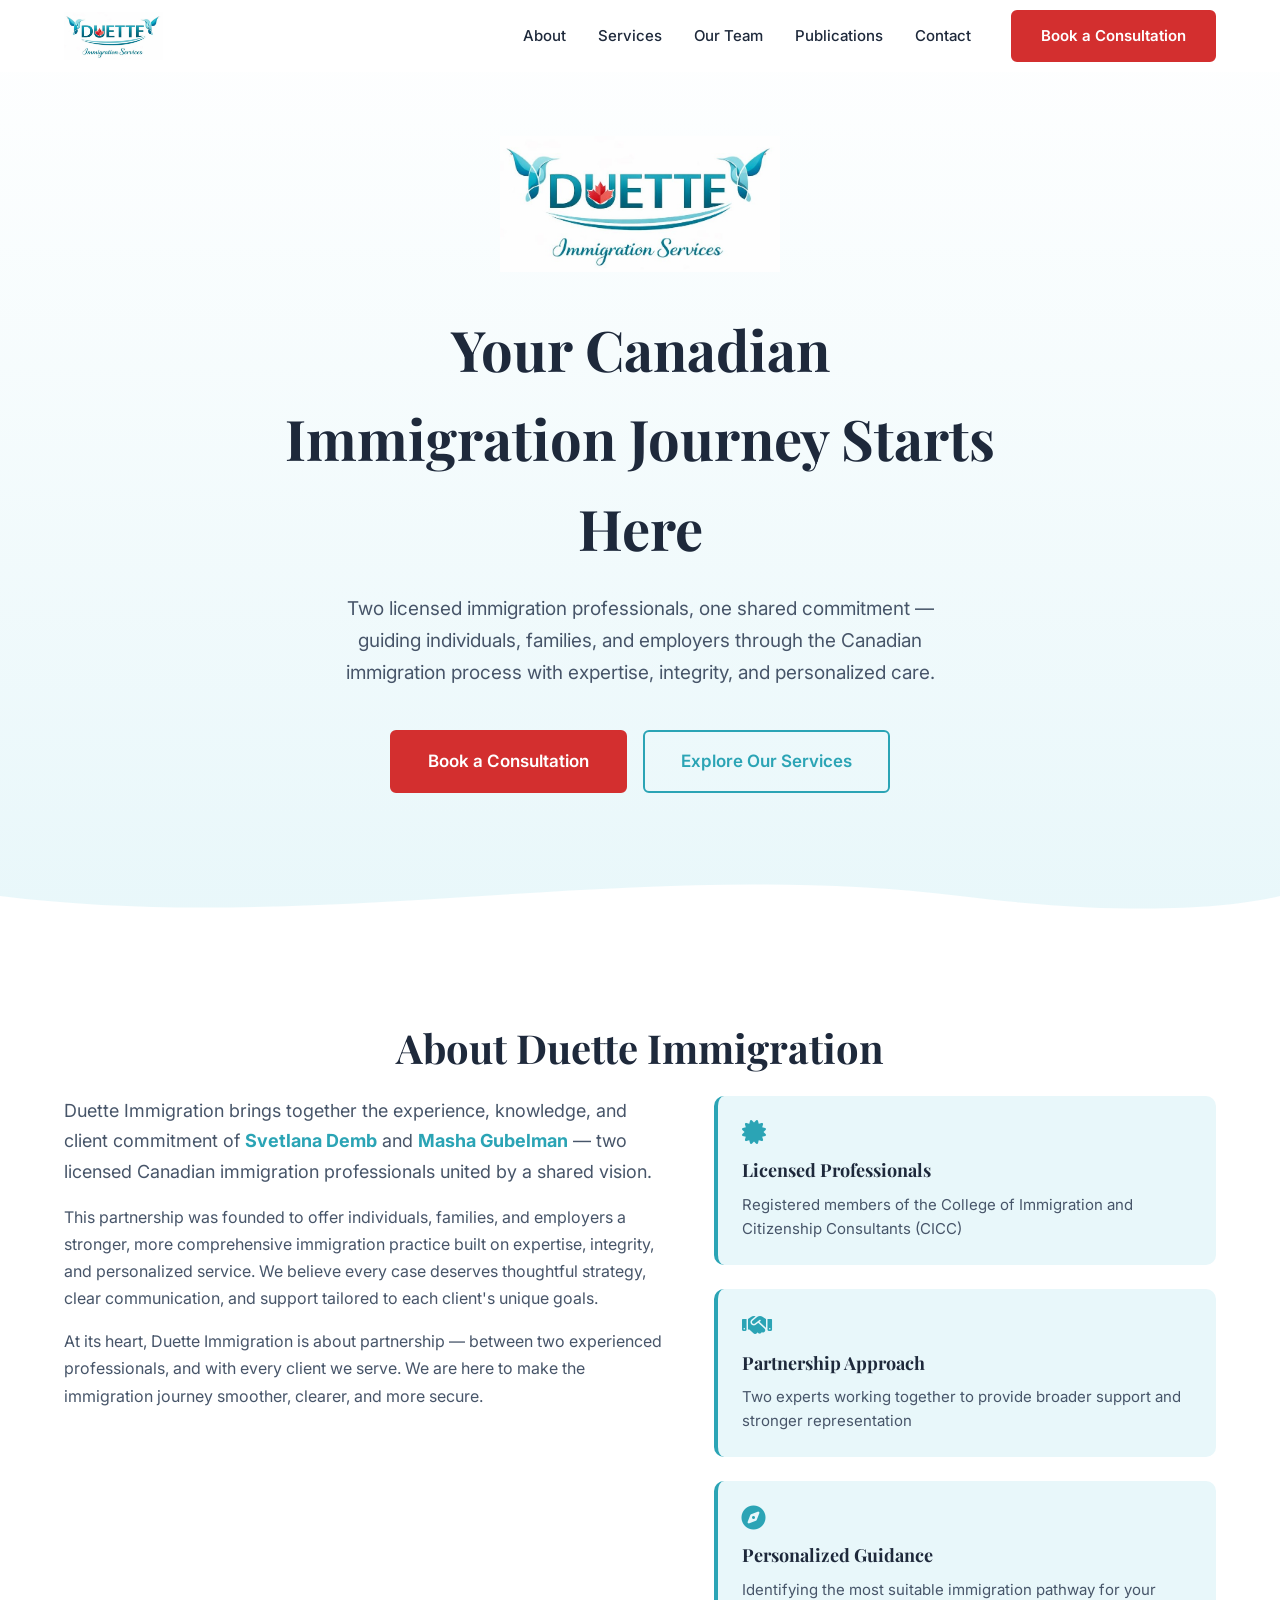
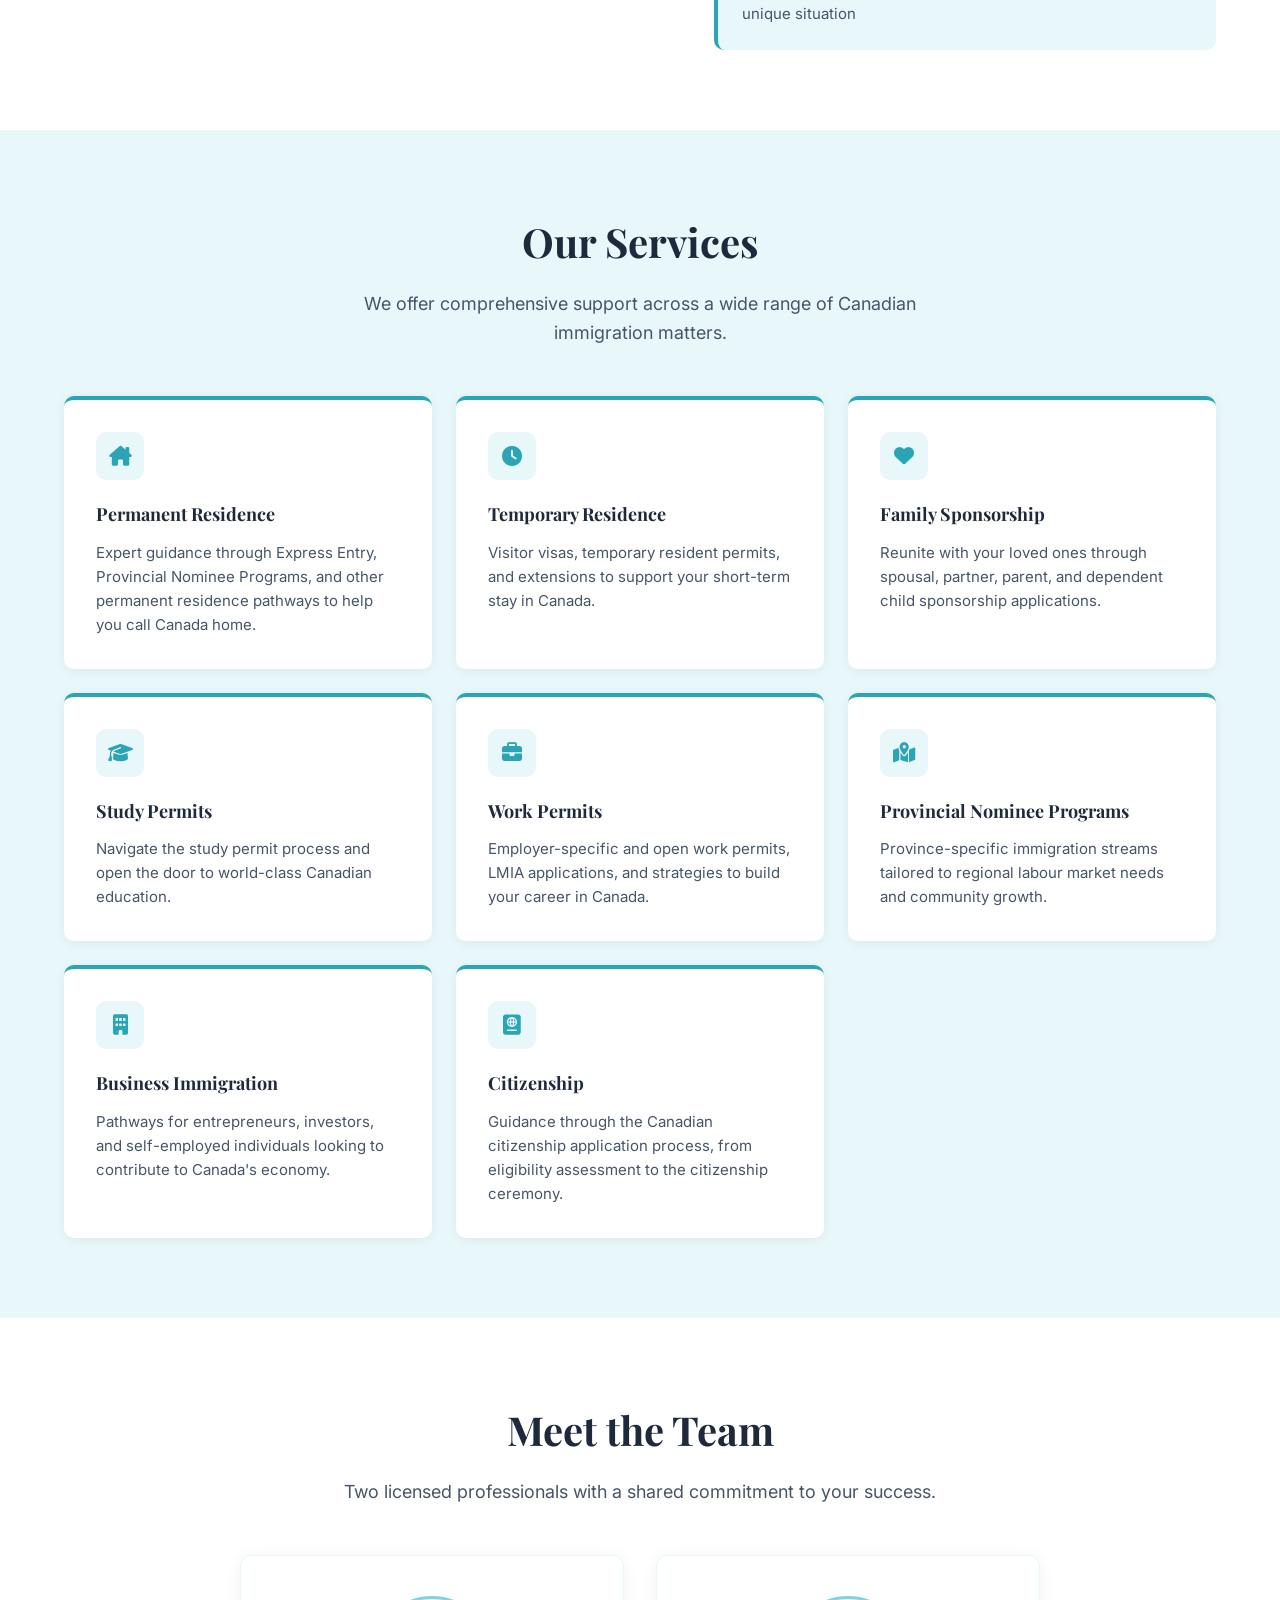
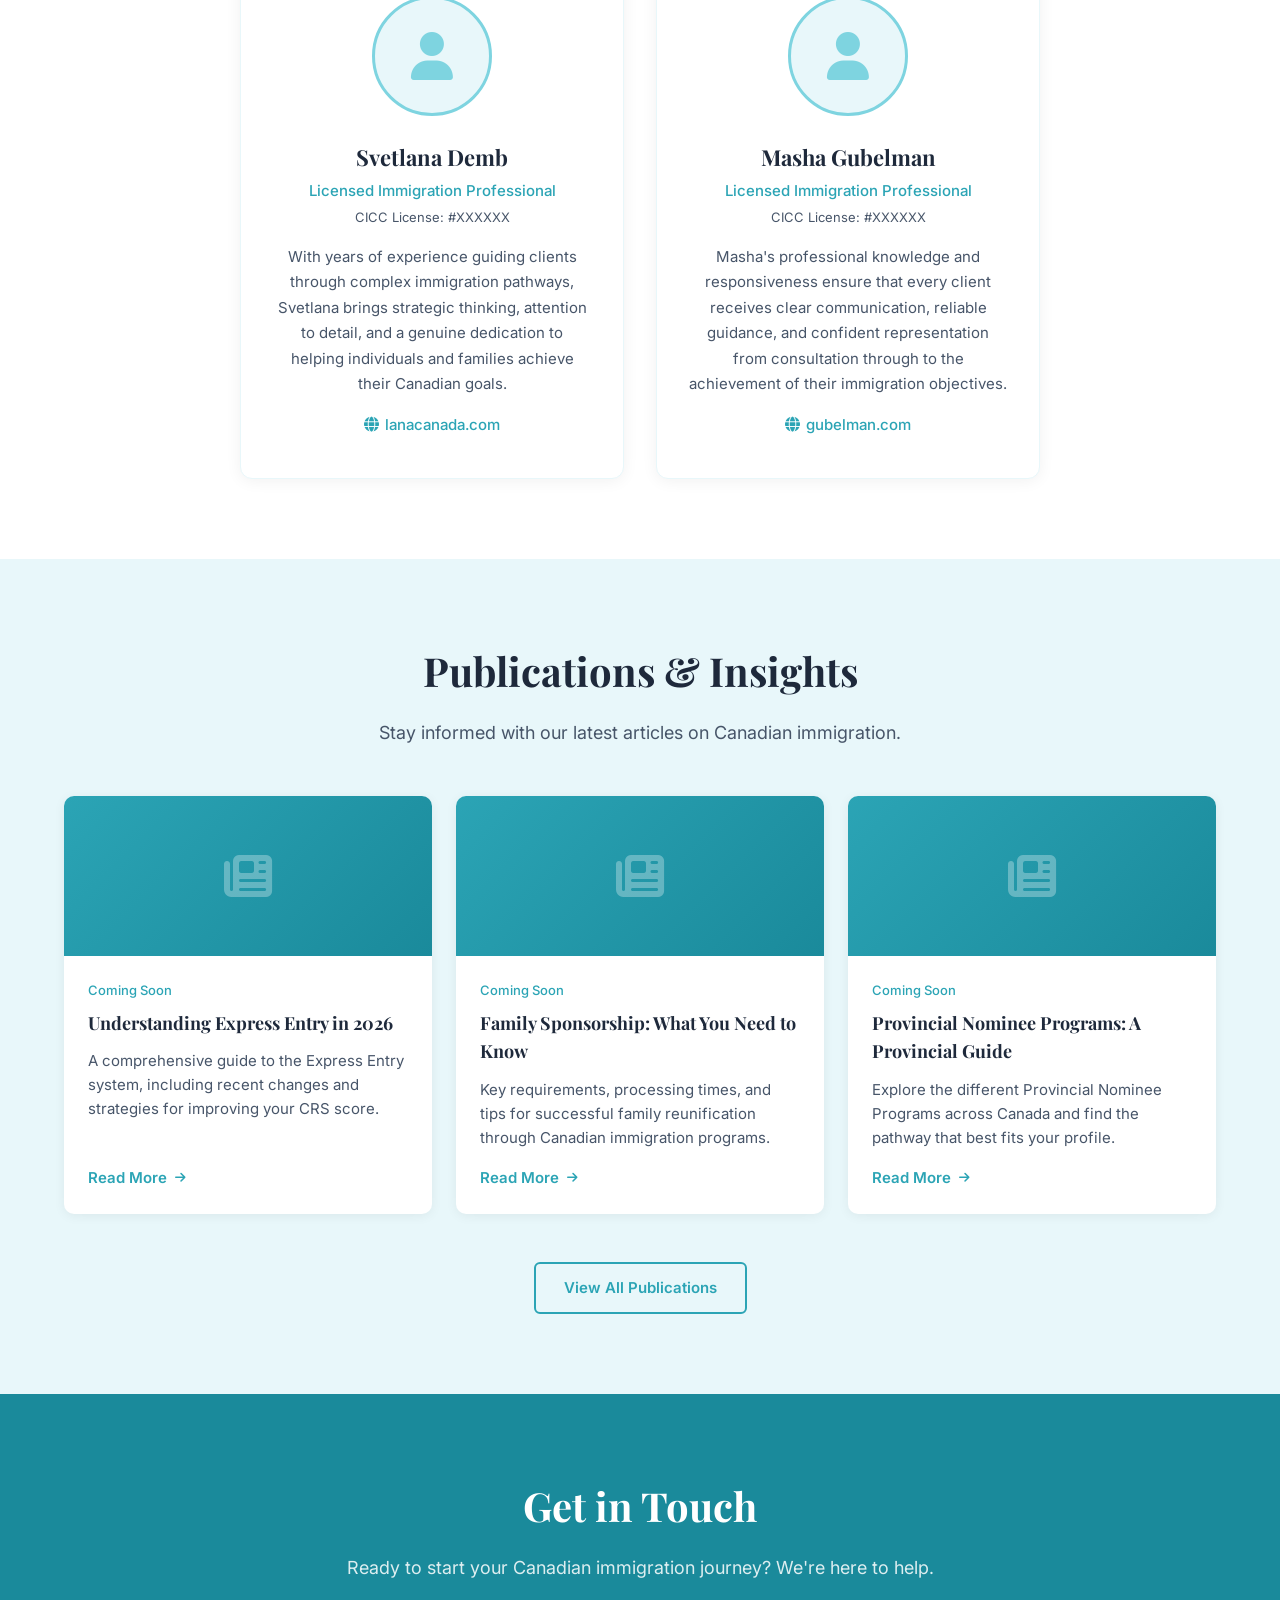
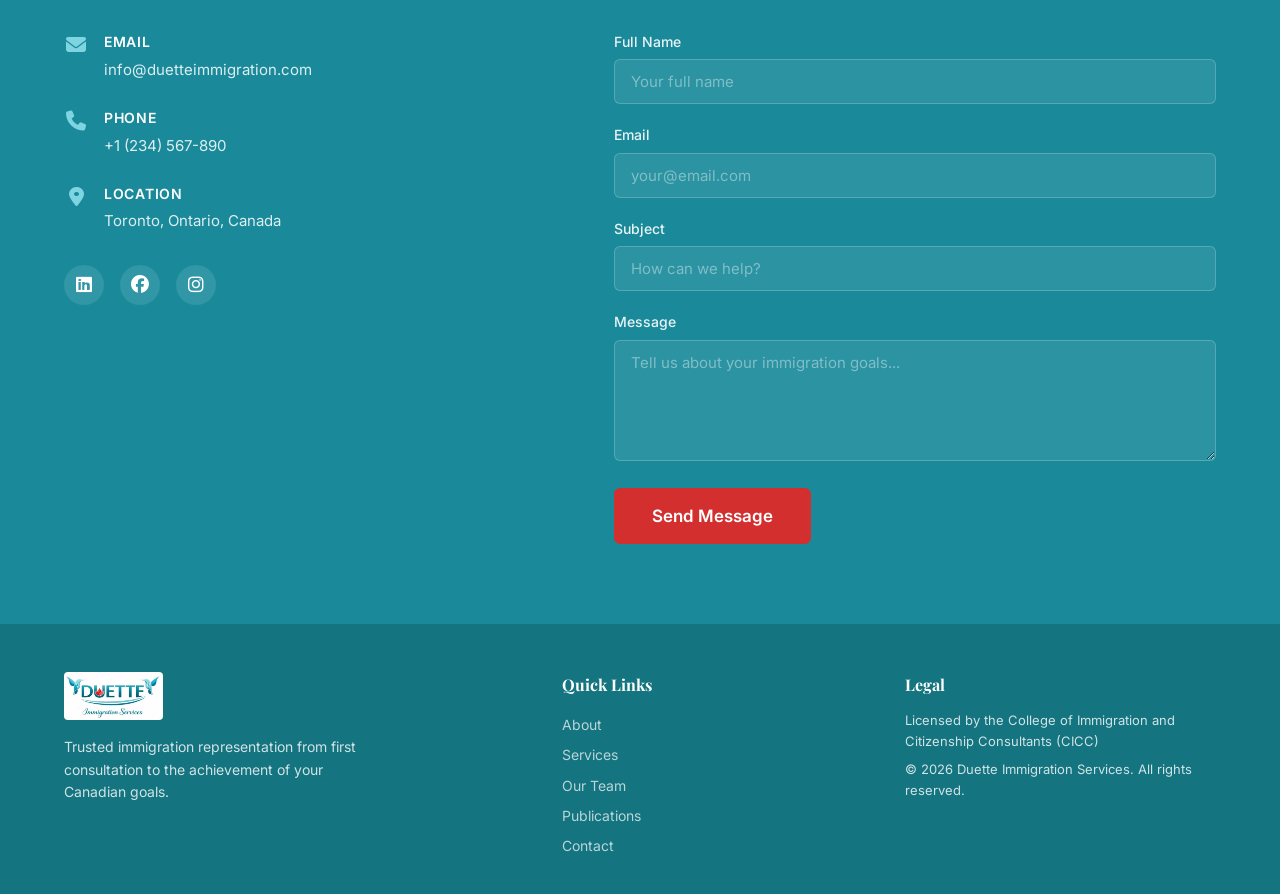
==== index.html @ 6ba7bfea "initial version" ====
<!DOCTYPE html>
<html lang="en">
<head>
    <meta charset="UTF-8">
    <meta name="viewport" content="width=device-width, initial-scale=1.0">
    <title>Duette Immigration Services | Licensed Canadian Immigration Professionals</title>
    <meta name="description" content="Duette Immigration Services — licensed Canadian immigration professionals Svetlana Demb and Masha Gubelman offering expert guidance for permanent residence, work permits, family sponsorship, and more.">
    <meta property="og:title" content="Duette Immigration Services">
    <meta property="og:description" content="Licensed Canadian immigration professionals guiding you through every step of your immigration journey.">
    <meta property="og:type" content="website">
    <meta property="og:image" content="images/logo.jpeg">
    <link rel="preconnect" href="https://fonts.googleapis.com">
    <link rel="preconnect" href="https://fonts.gstatic.com" crossorigin>
    <link href="https://fonts.googleapis.com/css2?family=Inter:wght@400;500;600&family=Playfair+Display:wght@600;700&display=swap" rel="stylesheet">
    <link rel="stylesheet" href="https://cdnjs.cloudflare.com/ajax/libs/font-awesome/6.5.1/css/all.min.css">
    <link rel="stylesheet" href="css/style.css">
</head>
<body>
    <!-- Navigation -->
    <header class="navbar" id="navbar">
        <div class="container navbar__inner">
            <a href="#" class="navbar__logo">
                <img src="images/logo.jpeg" alt="Duette Immigration Services" class="navbar__logo-img">
            </a>
            <button class="navbar__toggle" id="navToggle" aria-label="Toggle navigation menu">
                <span class="navbar__toggle-bar"></span>
                <span class="navbar__toggle-bar"></span>
                <span class="navbar__toggle-bar"></span>
            </button>
            <nav class="navbar__menu" id="navMenu">
                <a href="#about" class="navbar__link">About</a>
                <a href="#services" class="navbar__link">Services</a>
                <a href="#team" class="navbar__link">Our Team</a>
                <a href="#publications" class="navbar__link">Publications</a>
                <a href="#contact" class="navbar__link">Contact</a>
                <a href="#BOOKING_URL" class="btn btn--red navbar__cta">Book a Consultation</a>
            </nav>
        </div>
    </header>

    <main>
        <!-- Hero Section -->
        <section class="hero" id="hero">
            <div class="container hero__content">
                <img src="images/logo.jpeg" alt="Duette Immigration Services" class="hero__logo">
                <h1 class="hero__title">Your Canadian Immigration Journey Starts Here</h1>
                <p class="hero__subtitle">Two licensed immigration professionals, one shared commitment — guiding individuals, families, and employers through the Canadian immigration process with expertise, integrity, and personalized care.</p>
                <div class="hero__ctas">
                    <a href="#BOOKING_URL" class="btn btn--red btn--lg">Book a Consultation</a>
                    <a href="#services" class="btn btn--outline btn--lg">Explore Our Services</a>
                </div>
            </div>
            <div class="hero__wave">
                <svg viewBox="0 0 1440 120" preserveAspectRatio="none" xmlns="http://www.w3.org/2000/svg">
                    <path d="M0,60 C360,120 720,0 1080,60 C1260,90 1380,80 1440,60 L1440,120 L0,120 Z" fill="#ffffff"/>
                </svg>
            </div>
        </section>

        <!-- About Section -->
        <section class="about section" id="about">
            <div class="container">
                <h2 class="section__title">About Duette Immigration</h2>
                <div class="about__grid">
                    <div class="about__text">
                        <p class="about__lead">Duette Immigration brings together the experience, knowledge, and client commitment of <strong><a href="https://www.lanacanada.com/" target="_blank" rel="noopener">Svetlana Demb</a></strong> and <strong><a href="https://www.gubelman.com/" target="_blank" rel="noopener">Masha Gubelman</a></strong> — two licensed Canadian immigration professionals united by a shared vision.</p>
                        <p>This partnership was founded to offer individuals, families, and employers a stronger, more comprehensive immigration practice built on expertise, integrity, and personalized service. We believe every case deserves thoughtful strategy, clear communication, and support tailored to each client's unique goals.</p>
                        <p>At its heart, Duette Immigration is about partnership — between two experienced professionals, and with every client we serve. We are here to make the immigration journey smoother, clearer, and more secure.</p>
                    </div>
                    <div class="about__highlights">
                        <div class="about__highlight-card">
                            <i class="fa-solid fa-certificate"></i>
                            <h3>Licensed Professionals</h3>
                            <p>Registered members of the College of Immigration and Citizenship Consultants (CICC)</p>
                        </div>
                        <div class="about__highlight-card">
                            <i class="fa-solid fa-handshake"></i>
                            <h3>Partnership Approach</h3>
                            <p>Two experts working together to provide broader support and stronger representation</p>
                        </div>
                        <div class="about__highlight-card">
                            <i class="fa-solid fa-compass"></i>
                            <h3>Personalized Guidance</h3>
                            <p>Identifying the most suitable immigration pathway for your unique situation</p>
                        </div>
                    </div>
                </div>
            </div>
        </section>

        <!-- Services Section -->
        <section class="services section section--teal" id="services">
            <div class="container">
                <h2 class="section__title">Our Services</h2>
                <p class="section__subtitle">We offer comprehensive support across a wide range of Canadian immigration matters.</p>
                <div class="services__grid">
                    <div class="services__card">
                        <div class="services__icon"><i class="fa-solid fa-house-chimney"></i></div>
                        <h3>Permanent Residence</h3>
                        <p>Expert guidance through Express Entry, Provincial Nominee Programs, and other permanent residence pathways to help you call Canada home.</p>
                    </div>
                    <div class="services__card">
                        <div class="services__icon"><i class="fa-solid fa-clock"></i></div>
                        <h3>Temporary Residence</h3>
                        <p>Visitor visas, temporary resident permits, and extensions to support your short-term stay in Canada.</p>
                    </div>
                    <div class="services__card">
                        <div class="services__icon"><i class="fa-solid fa-heart"></i></div>
                        <h3>Family Sponsorship</h3>
                        <p>Reunite with your loved ones through spousal, partner, parent, and dependent child sponsorship applications.</p>
                    </div>
                    <div class="services__card">
                        <div class="services__icon"><i class="fa-solid fa-graduation-cap"></i></div>
                        <h3>Study Permits</h3>
                        <p>Navigate the study permit process and open the door to world-class Canadian education.</p>
                    </div>
                    <div class="services__card">
                        <div class="services__icon"><i class="fa-solid fa-briefcase"></i></div>
                        <h3>Work Permits</h3>
                        <p>Employer-specific and open work permits, LMIA applications, and strategies to build your career in Canada.</p>
                    </div>
                    <div class="services__card">
                        <div class="services__icon"><i class="fa-solid fa-map-location-dot"></i></div>
                        <h3>Provincial Nominee Programs</h3>
                        <p>Province-specific immigration streams tailored to regional labour market needs and community growth.</p>
                    </div>
                    <div class="services__card">
                        <div class="services__icon"><i class="fa-solid fa-building"></i></div>
                        <h3>Business Immigration</h3>
                        <p>Pathways for entrepreneurs, investors, and self-employed individuals looking to contribute to Canada's economy.</p>
                    </div>
                    <div class="services__card">
                        <div class="services__icon"><i class="fa-solid fa-passport"></i></div>
                        <h3>Citizenship</h3>
                        <p>Guidance through the Canadian citizenship application process, from eligibility assessment to the citizenship ceremony.</p>
                    </div>
                </div>
            </div>
        </section>

        <!-- Team Section -->
        <section class="team section" id="team">
            <div class="container">
                <h2 class="section__title">Meet the Team</h2>
                <p class="section__subtitle">Two licensed professionals with a shared commitment to your success.</p>
                <div class="team__grid">
                    <div class="team__card">
                        <div class="team__photo">
                            <i class="fa-solid fa-user"></i>
                        </div>
                        <h3 class="team__name"><a href="https://www.lanacanada.com/" target="_blank" rel="noopener">Svetlana Demb</a></h3>
                        <p class="team__title">Licensed Immigration Professional</p>
                        <p class="team__license">CICC License: #XXXXXX</p>
                        <p class="team__bio">With years of experience guiding clients through complex immigration pathways, Svetlana brings strategic thinking, attention to detail, and a genuine dedication to helping individuals and families achieve their Canadian goals.</p>
                        <a href="https://www.lanacanada.com/" target="_blank" rel="noopener" class="team__website"><i class="fa-solid fa-globe"></i> lanacanada.com</a>
                    </div>
                    <div class="team__card">
                        <div class="team__photo">
                            <i class="fa-solid fa-user"></i>
                        </div>
                        <h3 class="team__name"><a href="https://www.gubelman.com/" target="_blank" rel="noopener">Masha Gubelman</a></h3>
                        <p class="team__title">Licensed Immigration Professional</p>
                        <p class="team__license">CICC License: #XXXXXX</p>
                        <p class="team__bio">Masha's professional knowledge and responsiveness ensure that every client receives clear communication, reliable guidance, and confident representation from consultation through to the achievement of their immigration objectives.</p>
                        <a href="https://www.gubelman.com/" target="_blank" rel="noopener" class="team__website"><i class="fa-solid fa-globe"></i> gubelman.com</a>
                    </div>
                </div>
            </div>
        </section>

        <!-- Publications Section -->
        <section class="publications section section--teal" id="publications">
            <div class="container">
                <h2 class="section__title">Publications & Insights</h2>
                <p class="section__subtitle">Stay informed with our latest articles on Canadian immigration.</p>
                <div class="publications__grid">
                    <article class="publications__card">
                        <div class="publications__thumbnail">
                            <i class="fa-solid fa-newspaper"></i>
                        </div>
                        <div class="publications__body">
                            <time class="publications__date">Coming Soon</time>
                            <h3 class="publications__title">Understanding Express Entry in 2026</h3>
                            <p class="publications__excerpt">A comprehensive guide to the Express Entry system, including recent changes and strategies for improving your CRS score.</p>
                            <a href="#" class="publications__link">Read More <i class="fa-solid fa-arrow-right"></i></a>
                        </div>
                    </article>
                    <article class="publications__card">
                        <div class="publications__thumbnail">
                            <i class="fa-solid fa-newspaper"></i>
                        </div>
                        <div class="publications__body">
                            <time class="publications__date">Coming Soon</time>
                            <h3 class="publications__title">Family Sponsorship: What You Need to Know</h3>
                            <p class="publications__excerpt">Key requirements, processing times, and tips for successful family reunification through Canadian immigration programs.</p>
                            <a href="#" class="publications__link">Read More <i class="fa-solid fa-arrow-right"></i></a>
                        </div>
                    </article>
                    <article class="publications__card">
                        <div class="publications__thumbnail">
                            <i class="fa-solid fa-newspaper"></i>
                        </div>
                        <div class="publications__body">
                            <time class="publications__date">Coming Soon</time>
                            <h3 class="publications__title">Provincial Nominee Programs: A Provincial Guide</h3>
                            <p class="publications__excerpt">Explore the different Provincial Nominee Programs across Canada and find the pathway that best fits your profile.</p>
                            <a href="#" class="publications__link">Read More <i class="fa-solid fa-arrow-right"></i></a>
                        </div>
                    </article>
                </div>
                <div class="publications__cta">
                    <a href="#" class="btn btn--outline">View All Publications</a>
                </div>
            </div>
        </section>

        <!-- Contact Section -->
        <section class="contact section section--dark" id="contact">
            <div class="container">
                <h2 class="section__title section__title--light">Get in Touch</h2>
                <p class="section__subtitle section__subtitle--light">Ready to start your Canadian immigration journey? We're here to help.</p>
                <div class="contact__grid">
                    <div class="contact__info">
                        <div class="contact__item">
                            <i class="fa-solid fa-envelope"></i>
                            <div>
                                <h3>Email</h3>
                                <a href="mailto:info@duetteimmigration.com">info@duetteimmigration.com</a>
                            </div>
                        </div>
                        <div class="contact__item">
                            <i class="fa-solid fa-phone"></i>
                            <div>
                                <h3>Phone</h3>
                                <a href="tel:+1234567890">+1 (234) 567-890</a>
                            </div>
                        </div>
                        <div class="contact__item">
                            <i class="fa-solid fa-location-dot"></i>
                            <div>
                                <h3>Location</h3>
                                <p>Toronto, Ontario, Canada</p>
                            </div>
                        </div>
                        <div class="contact__socials">
                            <a href="#" aria-label="LinkedIn"><i class="fa-brands fa-linkedin"></i></a>
                            <a href="#" aria-label="Facebook"><i class="fa-brands fa-facebook"></i></a>
                            <a href="#" aria-label="Instagram"><i class="fa-brands fa-instagram"></i></a>
                        </div>
                    </div>
                    <form class="contact__form" id="contactForm">
                        <div class="contact__form-group">
                            <label for="name">Full Name</label>
                            <input type="text" id="name" name="name" required placeholder="Your full name">
                        </div>
                        <div class="contact__form-group">
                            <label for="email">Email</label>
                            <input type="email" id="email" name="email" required placeholder="your@email.com">
                        </div>
                        <div class="contact__form-group">
                            <label for="subject">Subject</label>
                            <input type="text" id="subject" name="subject" required placeholder="How can we help?">
                        </div>
                        <div class="contact__form-group">
                            <label for="message">Message</label>
                            <textarea id="message" name="message" rows="5" required placeholder="Tell us about your immigration goals..."></textarea>
                        </div>
                        <button type="submit" class="btn btn--red btn--lg contact__submit">Send Message</button>
                    </form>
                </div>
            </div>
        </section>
    </main>

    <!-- Footer -->
    <footer class="footer">
        <div class="container footer__inner">
            <div class="footer__brand">
                <img src="images/logo.jpeg" alt="Duette Immigration Services" class="footer__logo">
                <p>Trusted immigration representation from first consultation to the achievement of your Canadian goals.</p>
            </div>
            <div class="footer__links">
                <h4>Quick Links</h4>
                <a href="#about">About</a>
                <a href="#services">Services</a>
                <a href="#team">Our Team</a>
                <a href="#publications">Publications</a>
                <a href="#contact">Contact</a>
            </div>
            <div class="footer__legal">
                <h4>Legal</h4>
                <p>Licensed by the College of Immigration and Citizenship Consultants (CICC)</p>
                <p>&copy; 2026 Duette Immigration Services. All rights reserved.</p>
            </div>
        </div>
    </footer>

    <script src="js/main.js"></script>
</body>
</html>
---- css/style.css ----
/* ========================================
   Duette Immigration Services — Styles
   ======================================== */

/* --- CSS Custom Properties --- */
:root {
    --color-primary: #2BA4B5;
    --color-primary-dark: #1A8A9B;
    --color-primary-light: #7ED4E0;
    --color-primary-pale: #E8F7FA;
    --color-red: #D32F2F;
    --color-red-hover: #B71C1C;
    --color-white: #FFFFFF;
    --color-off-white: #F8FCFD;
    --color-text: #1E293B;
    --color-text-muted: #475569;
    --color-footer: #14747F;

    --font-heading: 'Playfair Display', Georgia, serif;
    --font-body: 'Inter', system-ui, -apple-system, sans-serif;

    --container-max: 1200px;
    --nav-height: 72px;
}

/* --- Reset & Base --- */
*,
*::before,
*::after {
    margin: 0;
    padding: 0;
    box-sizing: border-box;
}

html {
    scroll-behavior: smooth;
    scroll-padding-top: var(--nav-height);
}

body {
    font-family: var(--font-body);
    font-size: 1rem;
    line-height: 1.6;
    color: var(--color-text);
    background-color: var(--color-white);
    -webkit-font-smoothing: antialiased;
}

img {
    max-width: 100%;
    height: auto;
    display: block;
}

a {
    color: var(--color-primary);
    text-decoration: none;
    transition: color 0.2s;
}

a:hover {
    color: var(--color-primary-dark);
}

/* --- Utility --- */
.container {
    width: 100%;
    max-width: var(--container-max);
    margin: 0 auto;
    padding: 0 1.5rem;
}

.section {
    padding: 5rem 0;
}

.section--teal {
    background-color: var(--color-primary-pale);
}

.section--dark {
    background-color: var(--color-primary-dark);
    color: var(--color-white);
}

.section__title {
    font-family: var(--font-heading);
    font-size: 2.25rem;
    font-weight: 700;
    text-align: center;
    margin-bottom: 1rem;
    color: var(--color-text);
}

.section__title--light {
    color: var(--color-white);
}

.section__subtitle {
    text-align: center;
    color: var(--color-text-muted);
    font-size: 1.125rem;
    max-width: 640px;
    margin: 0 auto 3rem;
}

.section__subtitle--light {
    color: rgba(255, 255, 255, 0.85);
}

/* --- Buttons --- */
.btn {
    display: inline-block;
    font-family: var(--font-body);
    font-weight: 600;
    font-size: 0.9375rem;
    padding: 0.75rem 1.75rem;
    border-radius: 6px;
    border: 2px solid transparent;
    cursor: pointer;
    transition: all 0.2s;
    text-align: center;
}

.btn--red {
    background-color: var(--color-red);
    color: var(--color-white);
    border-color: var(--color-red);
}

.btn--red:hover {
    background-color: var(--color-red-hover);
    border-color: var(--color-red-hover);
    color: var(--color-white);
}

.btn--outline {
    background-color: transparent;
    color: var(--color-primary);
    border-color: var(--color-primary);
}

.btn--outline:hover {
    background-color: var(--color-primary);
    color: var(--color-white);
}

.btn--lg {
    padding: 1rem 2.25rem;
    font-size: 1.0625rem;
}

/* ========================================
   NAVIGATION
   ======================================== */
.navbar {
    position: fixed;
    top: 0;
    left: 0;
    right: 0;
    height: var(--nav-height);
    background: var(--color-white);
    z-index: 1000;
    transition: box-shadow 0.3s;
}

.navbar--scrolled {
    box-shadow: 0 2px 20px rgba(0, 0, 0, 0.08);
}

.navbar__inner {
    display: flex;
    align-items: center;
    justify-content: space-between;
    height: 100%;
}

.navbar__logo-img {
    height: 48px;
    width: auto;
}

.navbar__menu {
    display: flex;
    align-items: center;
    gap: 2rem;
}

.navbar__link {
    font-weight: 500;
    font-size: 0.9375rem;
    color: var(--color-text);
    position: relative;
    padding: 0.25rem 0;
}

.navbar__link::after {
    content: '';
    position: absolute;
    bottom: -2px;
    left: 0;
    width: 0;
    height: 2px;
    background-color: var(--color-primary);
    transition: width 0.2s;
}

.navbar__link:hover,
.navbar__link--active {
    color: var(--color-primary);
}

.navbar__link:hover::after,
.navbar__link--active::after {
    width: 100%;
}

.navbar__cta {
    margin-left: 0.5rem;
}

/* Hamburger Toggle */
.navbar__toggle {
    display: none;
    flex-direction: column;
    gap: 5px;
    background: none;
    border: none;
    cursor: pointer;
    padding: 0.5rem;
}

.navbar__toggle-bar {
    display: block;
    width: 24px;
    height: 2px;
    background-color: var(--color-text);
    border-radius: 2px;
    transition: all 0.3s;
}

/* ========================================
   HERO
   ======================================== */
.hero {
    padding-top: calc(var(--nav-height) + 4rem);
    padding-bottom: 0;
    background: linear-gradient(180deg, var(--color-white) 0%, var(--color-primary-pale) 100%);
    text-align: center;
    position: relative;
}

.hero__content {
    padding-bottom: 4rem;
}

.hero__logo {
    width: 280px;
    margin: 0 auto 2rem;
}

.hero__title {
    font-family: var(--font-heading);
    font-size: 3rem;
    font-weight: 700;
    color: var(--color-text);
    margin-bottom: 1.25rem;
    max-width: 720px;
    margin-left: auto;
    margin-right: auto;
}

.hero__subtitle {
    font-size: 1.1875rem;
    color: var(--color-text-muted);
    max-width: 640px;
    margin: 0 auto 2.5rem;
    line-height: 1.7;
}

.hero__ctas {
    display: flex;
    gap: 1rem;
    justify-content: center;
    flex-wrap: wrap;
}

.hero__wave {
    width: 100%;
    line-height: 0;
    margin-top: -1px;
}

.hero__wave svg {
    width: 100%;
    height: 80px;
}

/* ========================================
   ABOUT
   ======================================== */
.about__grid {
    display: grid;
    grid-template-columns: 1fr;
    gap: 3rem;
}

.about__text {
    max-width: 640px;
}

.about__lead {
    font-size: 1.125rem;
    line-height: 1.8;
    margin-bottom: 1rem;
    color: var(--color-text);
}

.about__text p {
    margin-bottom: 1rem;
    color: var(--color-text-muted);
    line-height: 1.7;
}

.about__highlights {
    display: grid;
    grid-template-columns: 1fr;
    gap: 1.5rem;
}

.about__highlight-card {
    background: var(--color-primary-pale);
    padding: 1.5rem;
    border-radius: 10px;
    border-left: 4px solid var(--color-primary);
}

.about__highlight-card i {
    font-size: 1.5rem;
    color: var(--color-primary);
    margin-bottom: 0.75rem;
}

.about__highlight-card h3 {
    font-family: var(--font-heading);
    font-size: 1.125rem;
    margin-bottom: 0.5rem;
    color: var(--color-text);
}

.about__highlight-card p {
    font-size: 0.9375rem;
    color: var(--color-text-muted);
    line-height: 1.6;
}

/* ========================================
   SERVICES
   ======================================== */
.services__grid {
    display: grid;
    grid-template-columns: 1fr;
    gap: 1.5rem;
}

.services__card {
    background: var(--color-white);
    padding: 2rem;
    border-radius: 10px;
    border-top: 4px solid var(--color-primary);
    box-shadow: 0 2px 12px rgba(0, 0, 0, 0.06);
    transition: transform 0.2s, box-shadow 0.2s;
}

.services__card:hover {
    transform: translateY(-4px);
    box-shadow: 0 8px 24px rgba(0, 0, 0, 0.1);
}

.services__icon {
    width: 48px;
    height: 48px;
    border-radius: 10px;
    background: var(--color-primary-pale);
    display: flex;
    align-items: center;
    justify-content: center;
    margin-bottom: 1.25rem;
}

.services__icon i {
    font-size: 1.25rem;
    color: var(--color-primary);
}

.services__card h3 {
    font-family: var(--font-heading);
    font-size: 1.125rem;
    margin-bottom: 0.75rem;
    color: var(--color-text);
}

.services__card p {
    font-size: 0.9375rem;
    color: var(--color-text-muted);
    line-height: 1.6;
}

/* ========================================
   TEAM
   ======================================== */
.team__grid {
    display: grid;
    grid-template-columns: 1fr;
    gap: 2rem;
    max-width: 800px;
    margin: 0 auto;
}

.team__card {
    background: var(--color-white);
    border-radius: 12px;
    padding: 2.5rem 2rem;
    text-align: center;
    box-shadow: 0 2px 16px rgba(0, 0, 0, 0.06);
    border: 1px solid var(--color-primary-pale);
}

.team__photo {
    width: 120px;
    height: 120px;
    border-radius: 50%;
    background: var(--color-primary-pale);
    border: 3px solid var(--color-primary-light);
    display: flex;
    align-items: center;
    justify-content: center;
    margin: 0 auto 1.5rem;
}

.team__photo i {
    font-size: 3rem;
    color: var(--color-primary-light);
}

.team__name {
    font-family: var(--font-heading);
    font-size: 1.375rem;
    color: var(--color-text);
    margin-bottom: 0.25rem;
}

.team__title {
    font-size: 0.9375rem;
    color: var(--color-primary);
    font-weight: 500;
    margin-bottom: 0.25rem;
}

.team__license {
    font-size: 0.8125rem;
    color: var(--color-text-muted);
    margin-bottom: 1rem;
}

.team__bio {
    font-size: 0.9375rem;
    color: var(--color-text-muted);
    line-height: 1.7;
}

.team__name a {
    color: var(--color-text);
    transition: color 0.2s;
}

.team__name a:hover {
    color: var(--color-primary);
}

.team__website {
    display: inline-flex;
    align-items: center;
    gap: 0.4rem;
    margin-top: 1rem;
    font-size: 0.9375rem;
    font-weight: 500;
    color: var(--color-primary);
}

.team__website:hover {
    color: var(--color-primary-dark);
}

/* ========================================
   PUBLICATIONS
   ======================================== */
.publications__grid {
    display: grid;
    grid-template-columns: 1fr;
    gap: 1.5rem;
}

.publications__card {
    background: var(--color-white);
    border-radius: 10px;
    overflow: hidden;
    box-shadow: 0 2px 12px rgba(0, 0, 0, 0.06);
    transition: transform 0.2s, box-shadow 0.2s;
    display: flex;
    flex-direction: column;
}

.publications__card:hover {
    transform: translateY(-4px);
    box-shadow: 0 8px 24px rgba(0, 0, 0, 0.1);
}

.publications__thumbnail {
    height: 160px;
    background: linear-gradient(135deg, var(--color-primary) 0%, var(--color-primary-dark) 100%);
    display: flex;
    align-items: center;
    justify-content: center;
}

.publications__thumbnail i {
    font-size: 3rem;
    color: rgba(255, 255, 255, 0.3);
}

.publications__body {
    padding: 1.5rem;
    flex: 1;
    display: flex;
    flex-direction: column;
}

.publications__date {
    font-size: 0.8125rem;
    color: var(--color-primary);
    font-weight: 500;
    margin-bottom: 0.5rem;
}

.publications__title {
    font-family: var(--font-heading);
    font-size: 1.125rem;
    color: var(--color-text);
    margin-bottom: 0.75rem;
}

.publications__excerpt {
    font-size: 0.9375rem;
    color: var(--color-text-muted);
    line-height: 1.6;
    margin-bottom: 1rem;
    flex: 1;
}

.publications__link {
    font-weight: 600;
    font-size: 0.9375rem;
    color: var(--color-primary);
    display: inline-flex;
    align-items: center;
    gap: 0.5rem;
}

.publications__link:hover {
    color: var(--color-primary-dark);
}

.publications__link i {
    font-size: 0.75rem;
    transition: transform 0.2s;
}

.publications__link:hover i {
    transform: translateX(4px);
}

.publications__cta {
    text-align: center;
    margin-top: 3rem;
}

/* ========================================
   CONTACT
   ======================================== */
.contact__grid {
    display: grid;
    grid-template-columns: 1fr;
    gap: 3rem;
}

.contact__info {
    display: flex;
    flex-direction: column;
    gap: 1.5rem;
}

.contact__item {
    display: flex;
    align-items: flex-start;
    gap: 1rem;
}

.contact__item i {
    font-size: 1.25rem;
    color: var(--color-primary-light);
    margin-top: 0.25rem;
    width: 24px;
    text-align: center;
}

.contact__item h3 {
    font-size: 0.875rem;
    font-weight: 600;
    text-transform: uppercase;
    letter-spacing: 0.05em;
    margin-bottom: 0.25rem;
    color: var(--color-white);
}

.contact__item a,
.contact__item p {
    color: rgba(255, 255, 255, 0.85);
    font-size: 0.9375rem;
}

.contact__item a:hover {
    color: var(--color-white);
}

.contact__socials {
    display: flex;
    gap: 1rem;
    margin-top: 0.5rem;
}

.contact__socials a {
    width: 40px;
    height: 40px;
    border-radius: 50%;
    background: rgba(255, 255, 255, 0.1);
    display: flex;
    align-items: center;
    justify-content: center;
    color: var(--color-white);
    transition: background 0.2s;
}

.contact__socials a:hover {
    background: rgba(255, 255, 255, 0.2);
    color: var(--color-white);
}

.contact__socials a i {
    font-size: 1.125rem;
}

/* Contact Form */
.contact__form {
    display: flex;
    flex-direction: column;
    gap: 1.25rem;
}

.contact__form-group label {
    display: block;
    font-size: 0.875rem;
    font-weight: 500;
    margin-bottom: 0.375rem;
    color: rgba(255, 255, 255, 0.9);
}

.contact__form-group input,
.contact__form-group textarea {
    width: 100%;
    padding: 0.75rem 1rem;
    border: 1px solid rgba(255, 255, 255, 0.2);
    border-radius: 6px;
    background: rgba(255, 255, 255, 0.08);
    color: var(--color-white);
    font-family: var(--font-body);
    font-size: 0.9375rem;
    transition: border-color 0.2s, background 0.2s;
}

.contact__form-group input::placeholder,
.contact__form-group textarea::placeholder {
    color: rgba(255, 255, 255, 0.4);
}

.contact__form-group input:focus,
.contact__form-group textarea:focus {
    outline: none;
    border-color: var(--color-primary-light);
    background: rgba(255, 255, 255, 0.12);
}

.contact__submit {
    align-self: flex-start;
    width: 100%;
}

/* ========================================
   FOOTER
   ======================================== */
.footer {
    background: var(--color-footer);
    color: rgba(255, 255, 255, 0.8);
    padding: 3rem 0 2rem;
}

.footer__inner {
    display: grid;
    grid-template-columns: 1fr;
    gap: 2rem;
}

.footer__logo {
    height: 48px;
    margin-bottom: 1rem;
    border-radius: 4px;
}

.footer__brand p {
    font-size: 0.875rem;
    line-height: 1.6;
    max-width: 320px;
}

.footer__links h4,
.footer__legal h4 {
    font-family: var(--font-heading);
    font-size: 1rem;
    color: var(--color-white);
    margin-bottom: 0.75rem;
}

.footer__links a {
    display: block;
    color: rgba(255, 255, 255, 0.7);
    font-size: 0.875rem;
    padding: 0.25rem 0;
    transition: color 0.2s;
}

.footer__links a:hover {
    color: var(--color-white);
}

.footer__legal p {
    font-size: 0.8125rem;
    line-height: 1.6;
    margin-bottom: 0.5rem;
}

/* ========================================
   RESPONSIVE — TABLET (768px)
   ======================================== */
@media (min-width: 640px) {
    .services__grid {
        grid-template-columns: repeat(2, 1fr);
    }

    .publications__grid {
        grid-template-columns: repeat(2, 1fr);
    }

    .team__grid {
        grid-template-columns: repeat(2, 1fr);
    }

    .about__highlights {
        grid-template-columns: repeat(3, 1fr);
    }

    .contact__submit {
        width: auto;
    }
}

@media (min-width: 768px) {
    .navbar__toggle {
        display: none !important;
    }

    .navbar__menu {
        display: flex !important;
    }

    .about__grid {
        grid-template-columns: 1.2fr 1fr;
        align-items: start;
    }

    .about__highlights {
        grid-template-columns: 1fr;
    }

    .contact__grid {
        grid-template-columns: 1fr 1.2fr;
        align-items: start;
    }

    .footer__inner {
        grid-template-columns: 1.5fr 1fr 1fr;
    }

    .hero__title {
        font-size: 3.5rem;
    }

    .section__title {
        font-size: 2.5rem;
    }
}

/* Mobile nav */
@media (max-width: 767px) {
    .navbar__toggle {
        display: flex;
    }

    .navbar__menu {
        display: none;
        position: absolute;
        top: var(--nav-height);
        left: 0;
        right: 0;
        background: var(--color-white);
        flex-direction: column;
        padding: 1.5rem;
        gap: 1rem;
        box-shadow: 0 8px 24px rgba(0, 0, 0, 0.1);
        border-top: 1px solid var(--color-primary-pale);
    }

    .navbar__menu--open {
        display: flex;
    }

    .navbar__cta {
        margin-left: 0;
        text-align: center;
    }

    .hero__logo {
        width: 200px;
    }

    .hero__title {
        font-size: 2rem;
    }

    .hero__subtitle {
        font-size: 1rem;
    }
}

/* Desktop (1024px) */
@media (min-width: 1024px) {
    .services__grid {
        grid-template-columns: repeat(3, 1fr);
    }

    .publications__grid {
        grid-template-columns: repeat(3, 1fr);
    }
}

/* Hamburger animation when open */
.navbar__toggle--open .navbar__toggle-bar:nth-child(1) {
    transform: rotate(45deg) translate(5px, 5px);
}

.navbar__toggle--open .navbar__toggle-bar:nth-child(2) {
    opacity: 0;
}

.navbar__toggle--open .navbar__toggle-bar:nth-child(3) {
    transform: rotate(-45deg) translate(5px, -5px);
}
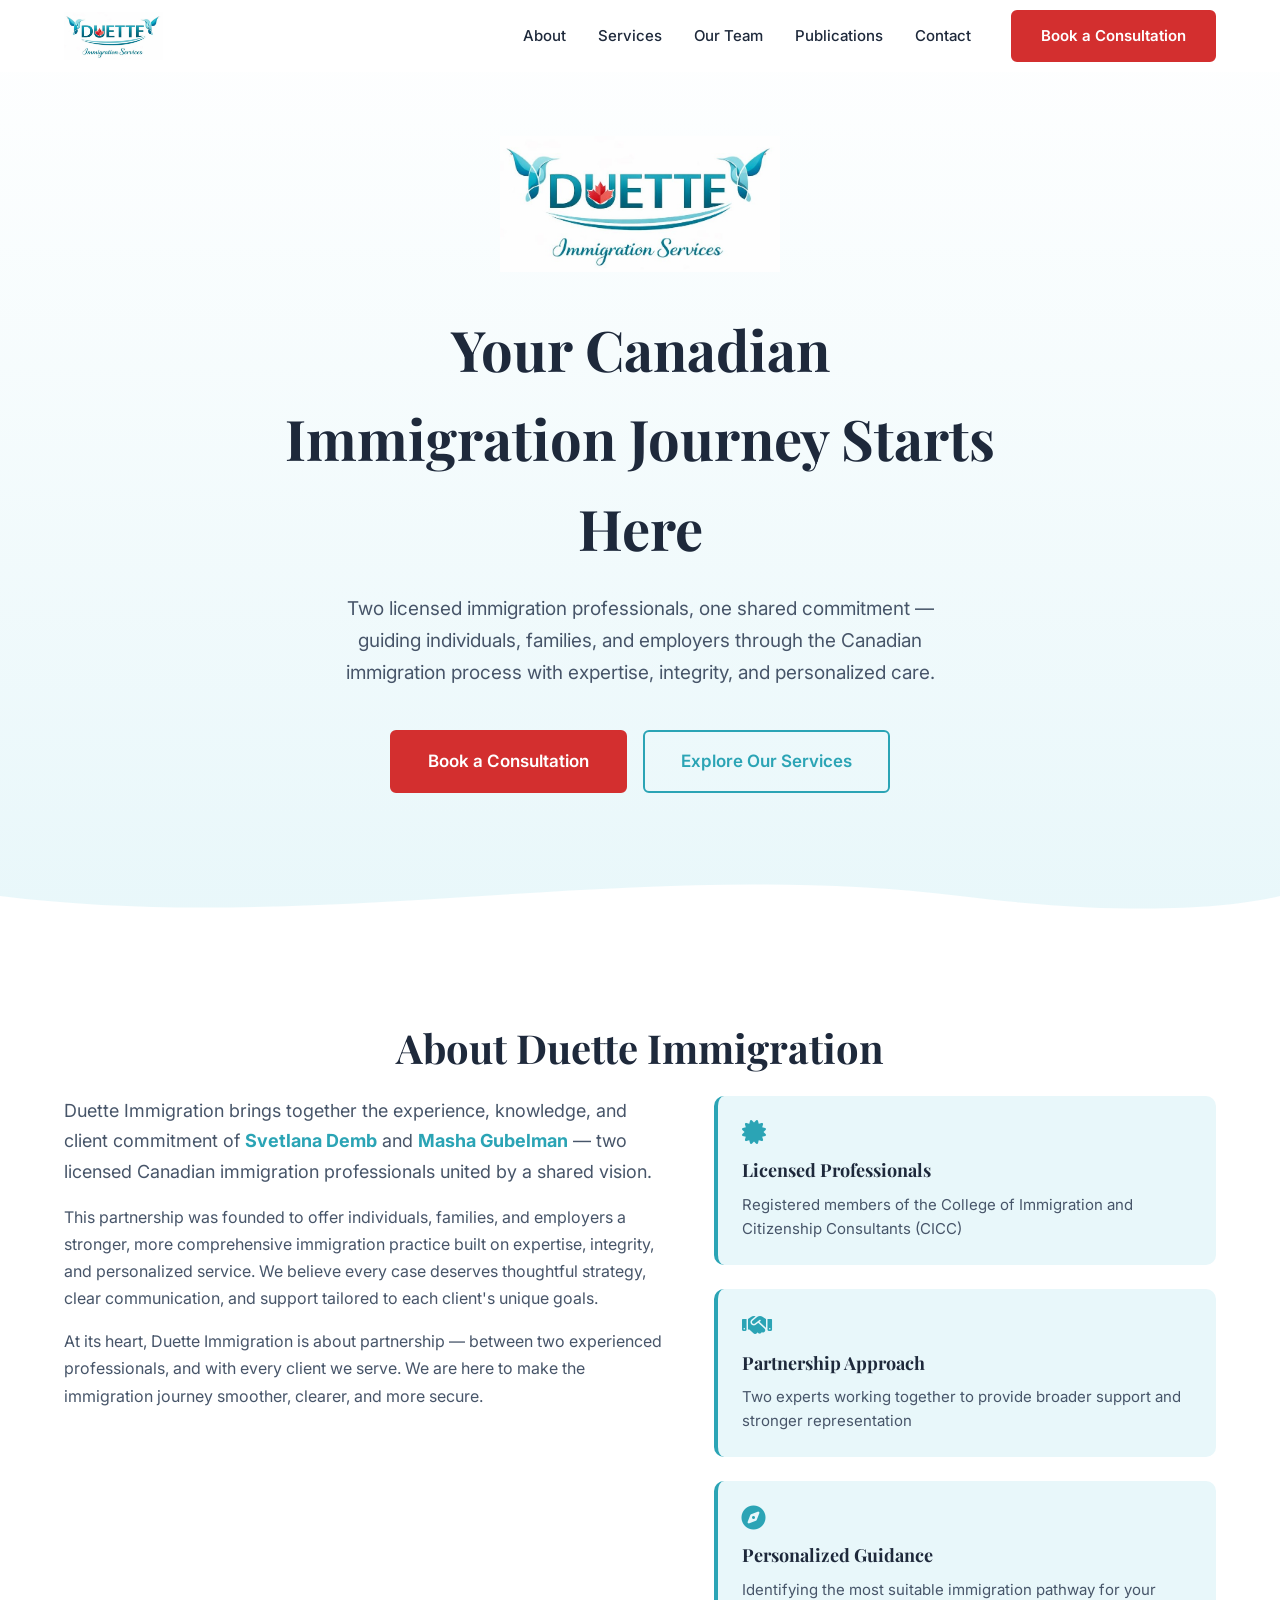
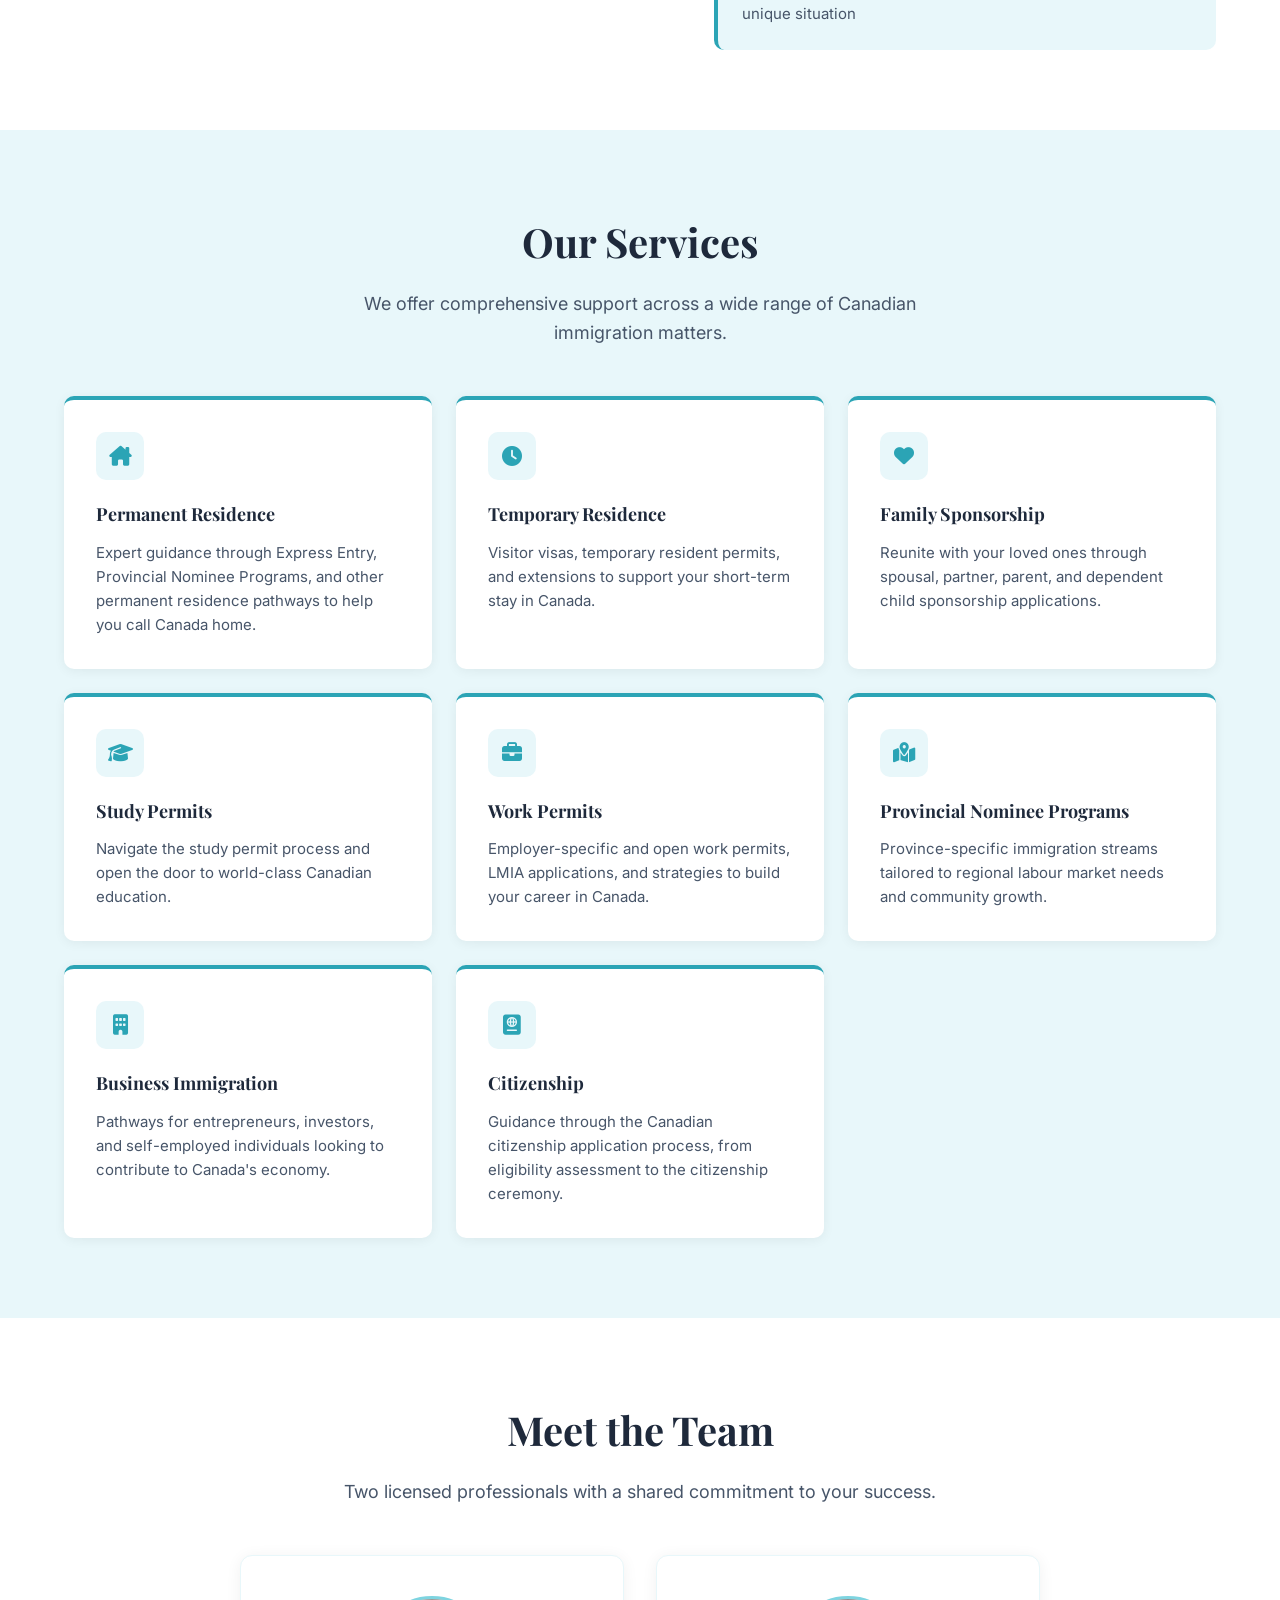
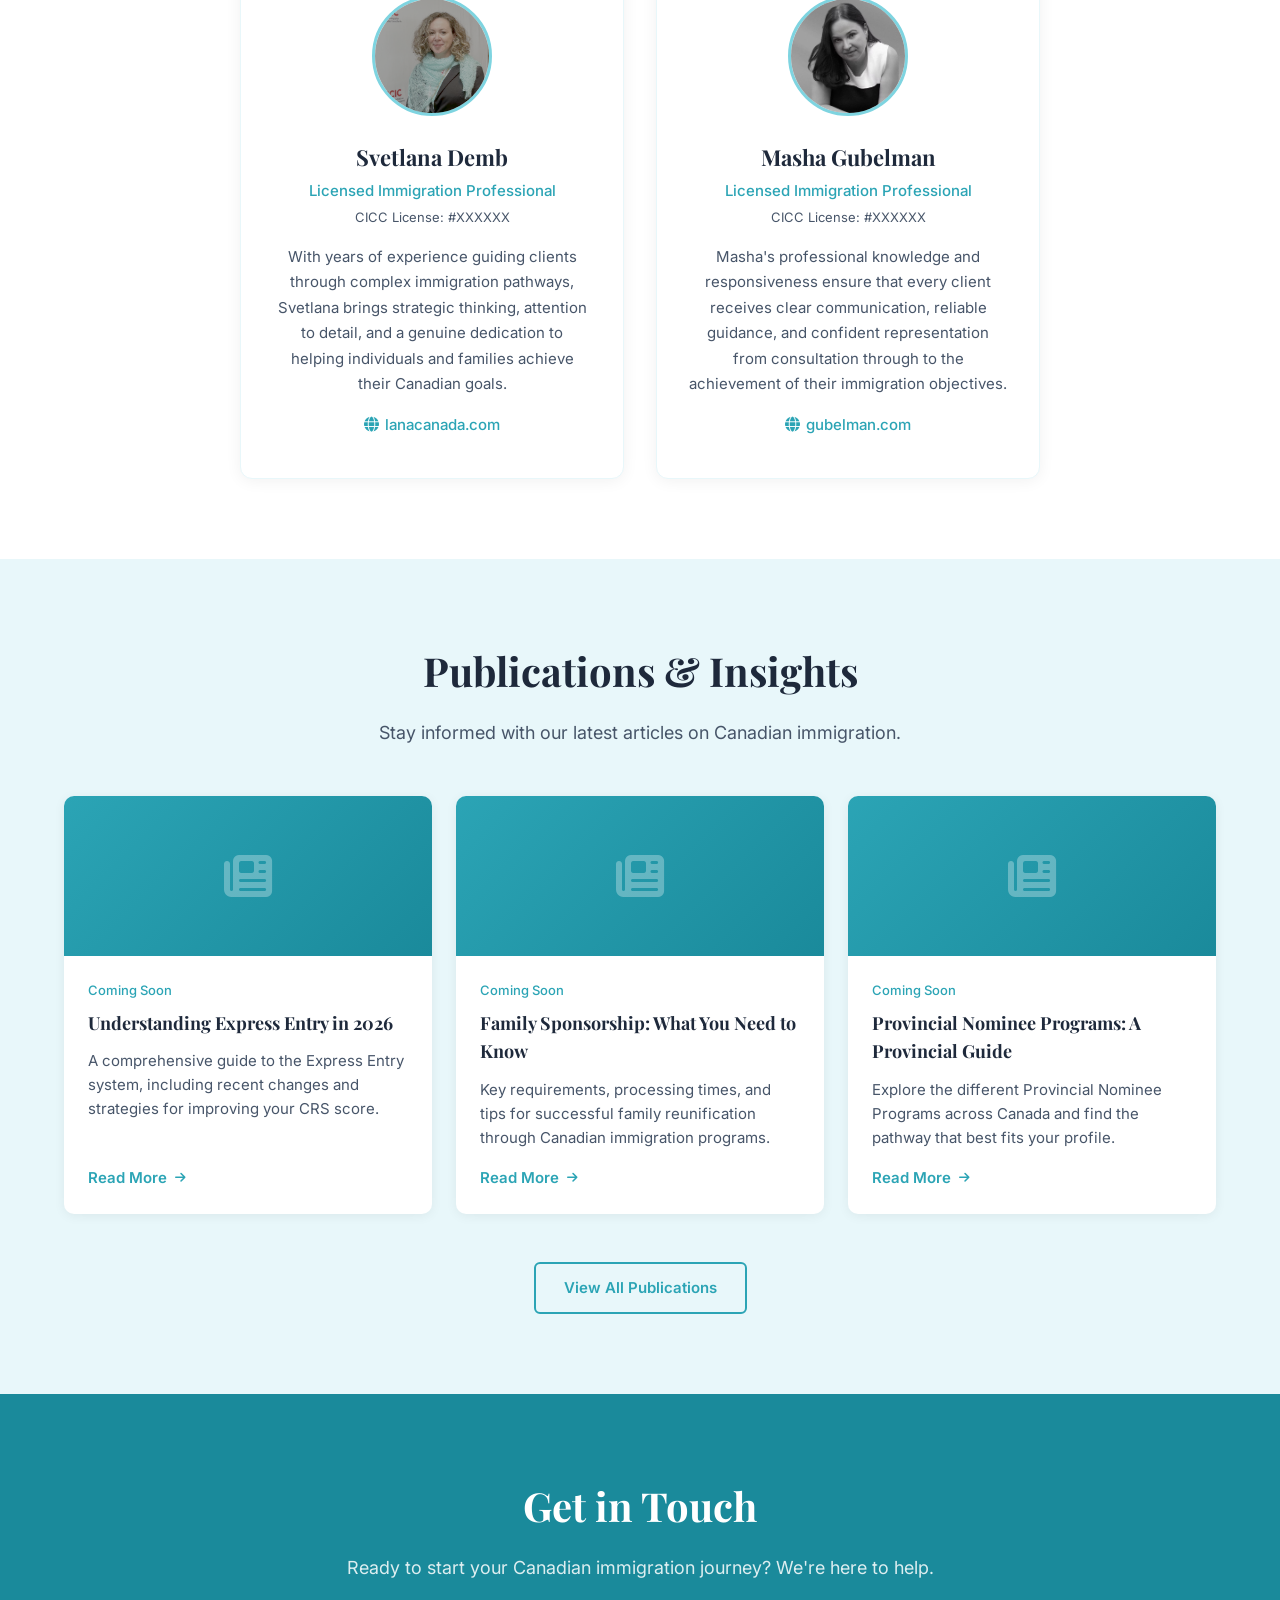
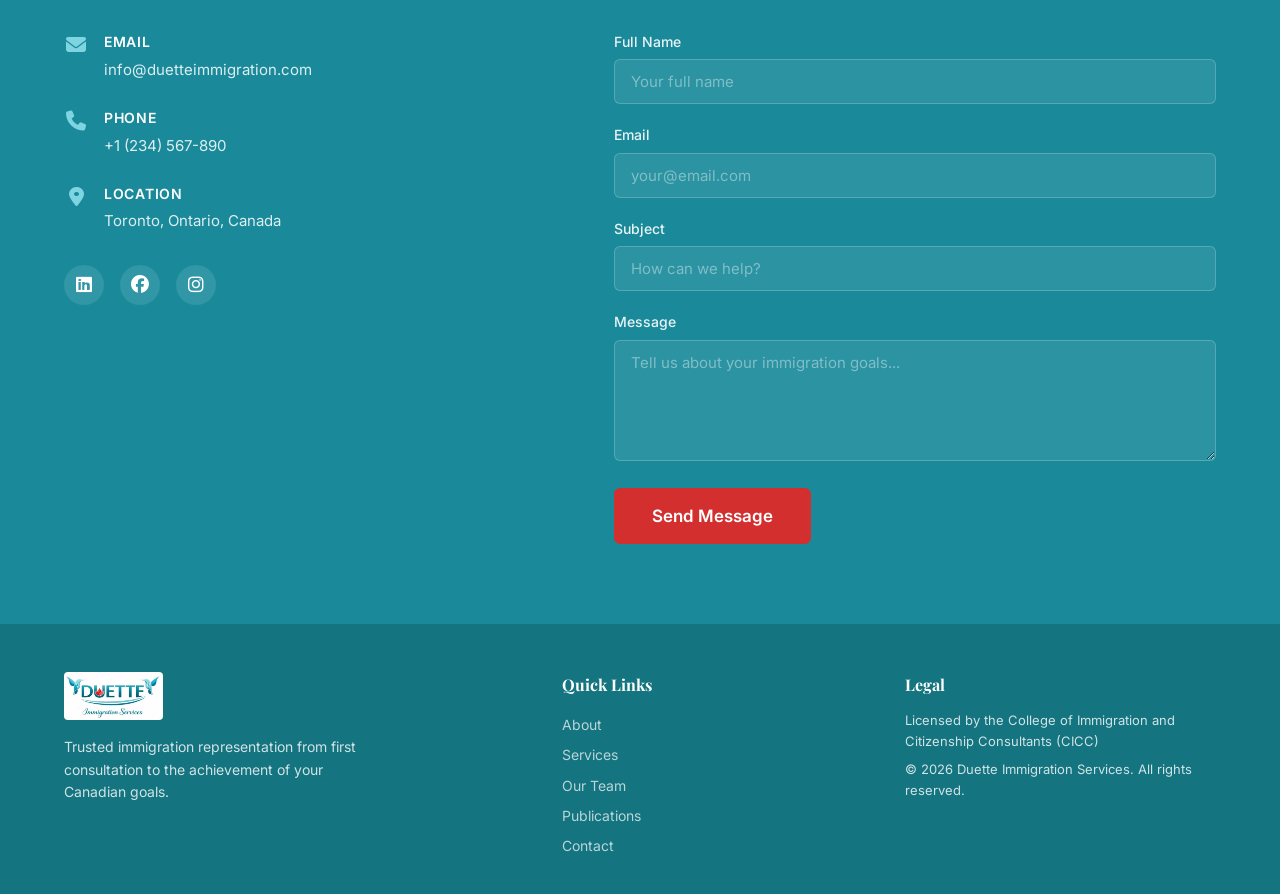
==== commit d780ea30: "Photos" ====
--- a/index.html
+++ b/index.html
@@ -146,7 +146,7 @@
                 <div class="team__grid">
                     <div class="team__card">
                         <div class="team__photo">
-                            <i class="fa-solid fa-user"></i>
+                            <img src="images/svetlana.png" alt="Svetlana Demb">
                         </div>
                         <h3 class="team__name"><a href="https://www.lanacanada.com/" target="_blank" rel="noopener">Svetlana Demb</a></h3>
                         <p class="team__title">Licensed Immigration Professional</p>
@@ -156,7 +156,7 @@
                     </div>
                     <div class="team__card">
                         <div class="team__photo">
-                            <i class="fa-solid fa-user"></i>
+                            <img src="images/masha.jpg" alt="Masha Gubelman">
                         </div>
                         <h3 class="team__name"><a href="https://www.gubelman.com/" target="_blank" rel="noopener">Masha Gubelman</a></h3>
                         <p class="team__title">Licensed Immigration Professional</p>
--- a/css/style.css
+++ b/css/style.css
@@ -443,6 +443,13 @@
     color: var(--color-primary-light);
 }
 
+.team__photo img {
+    width: 100%;
+    height: 100%;
+    object-fit: cover;
+    border-radius: 50%;
+}
+
 .team__name {
     font-family: var(--font-heading);
     font-size: 1.375rem;
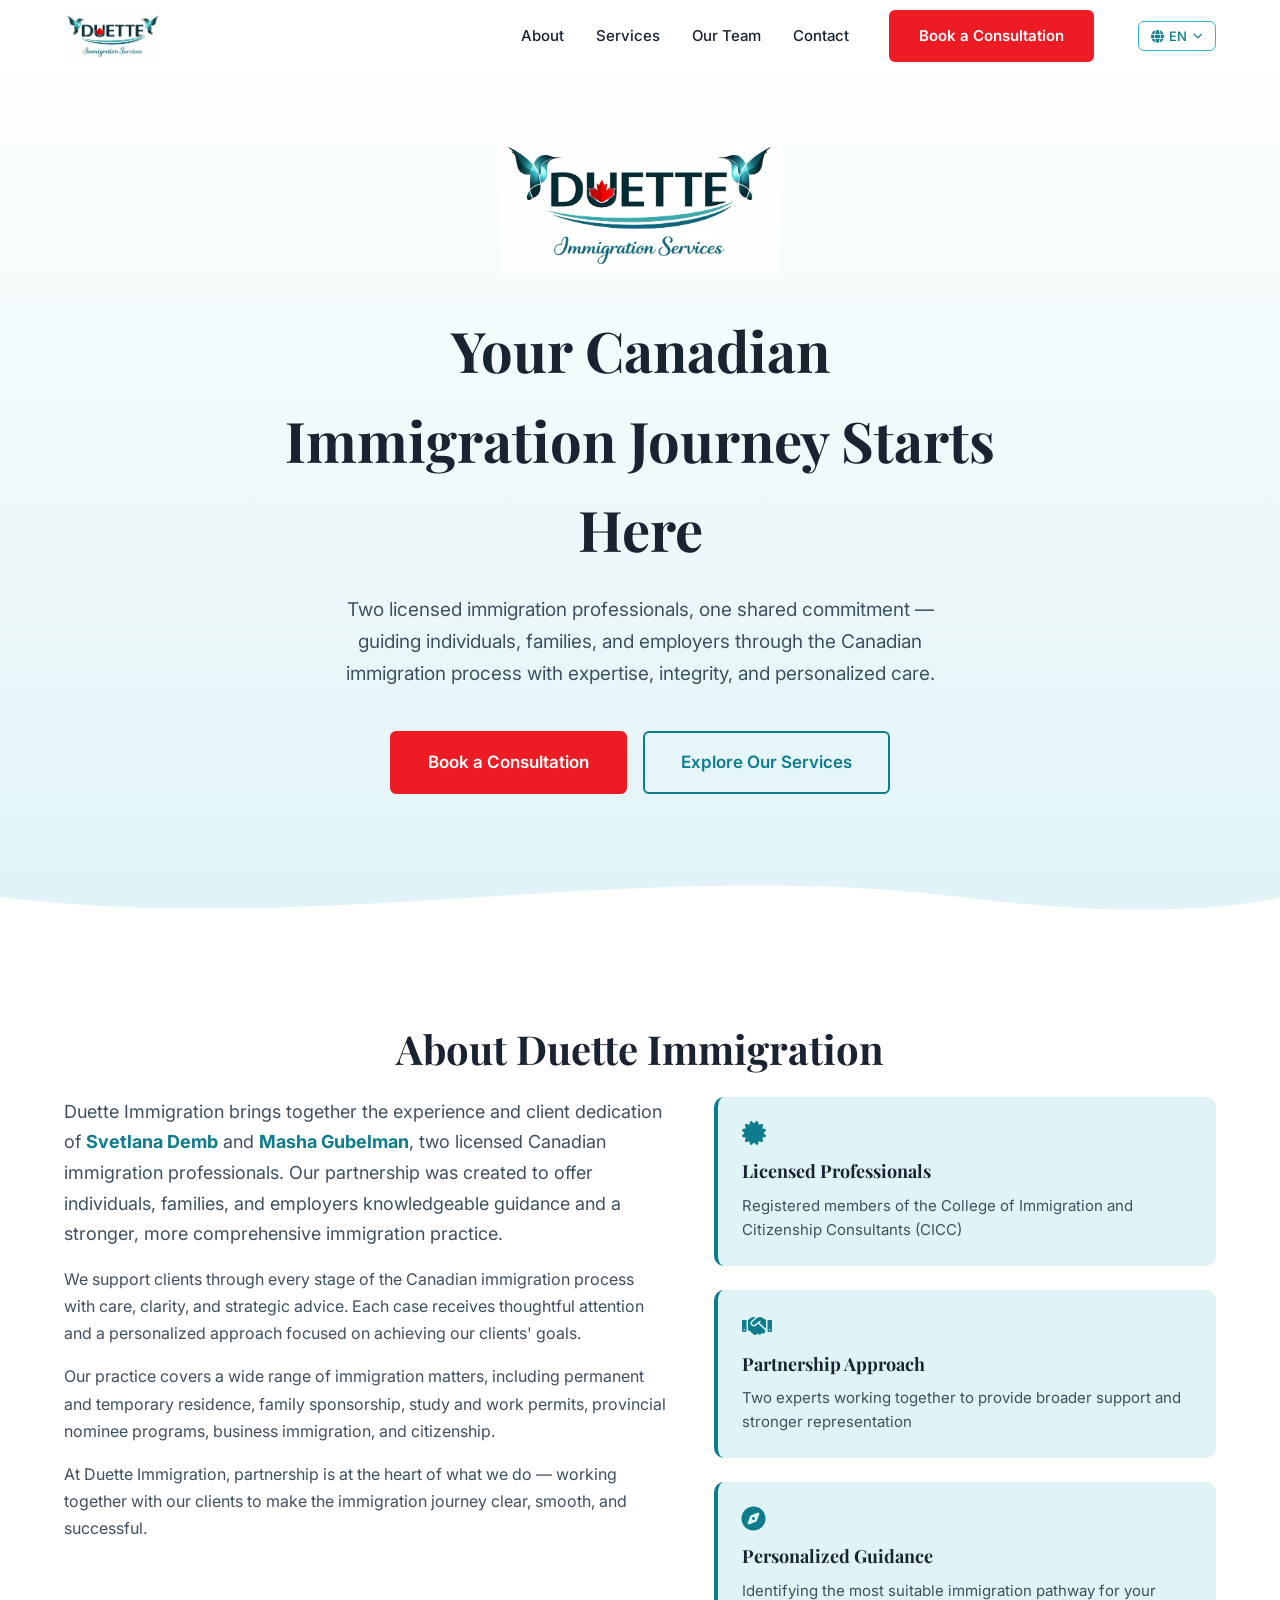
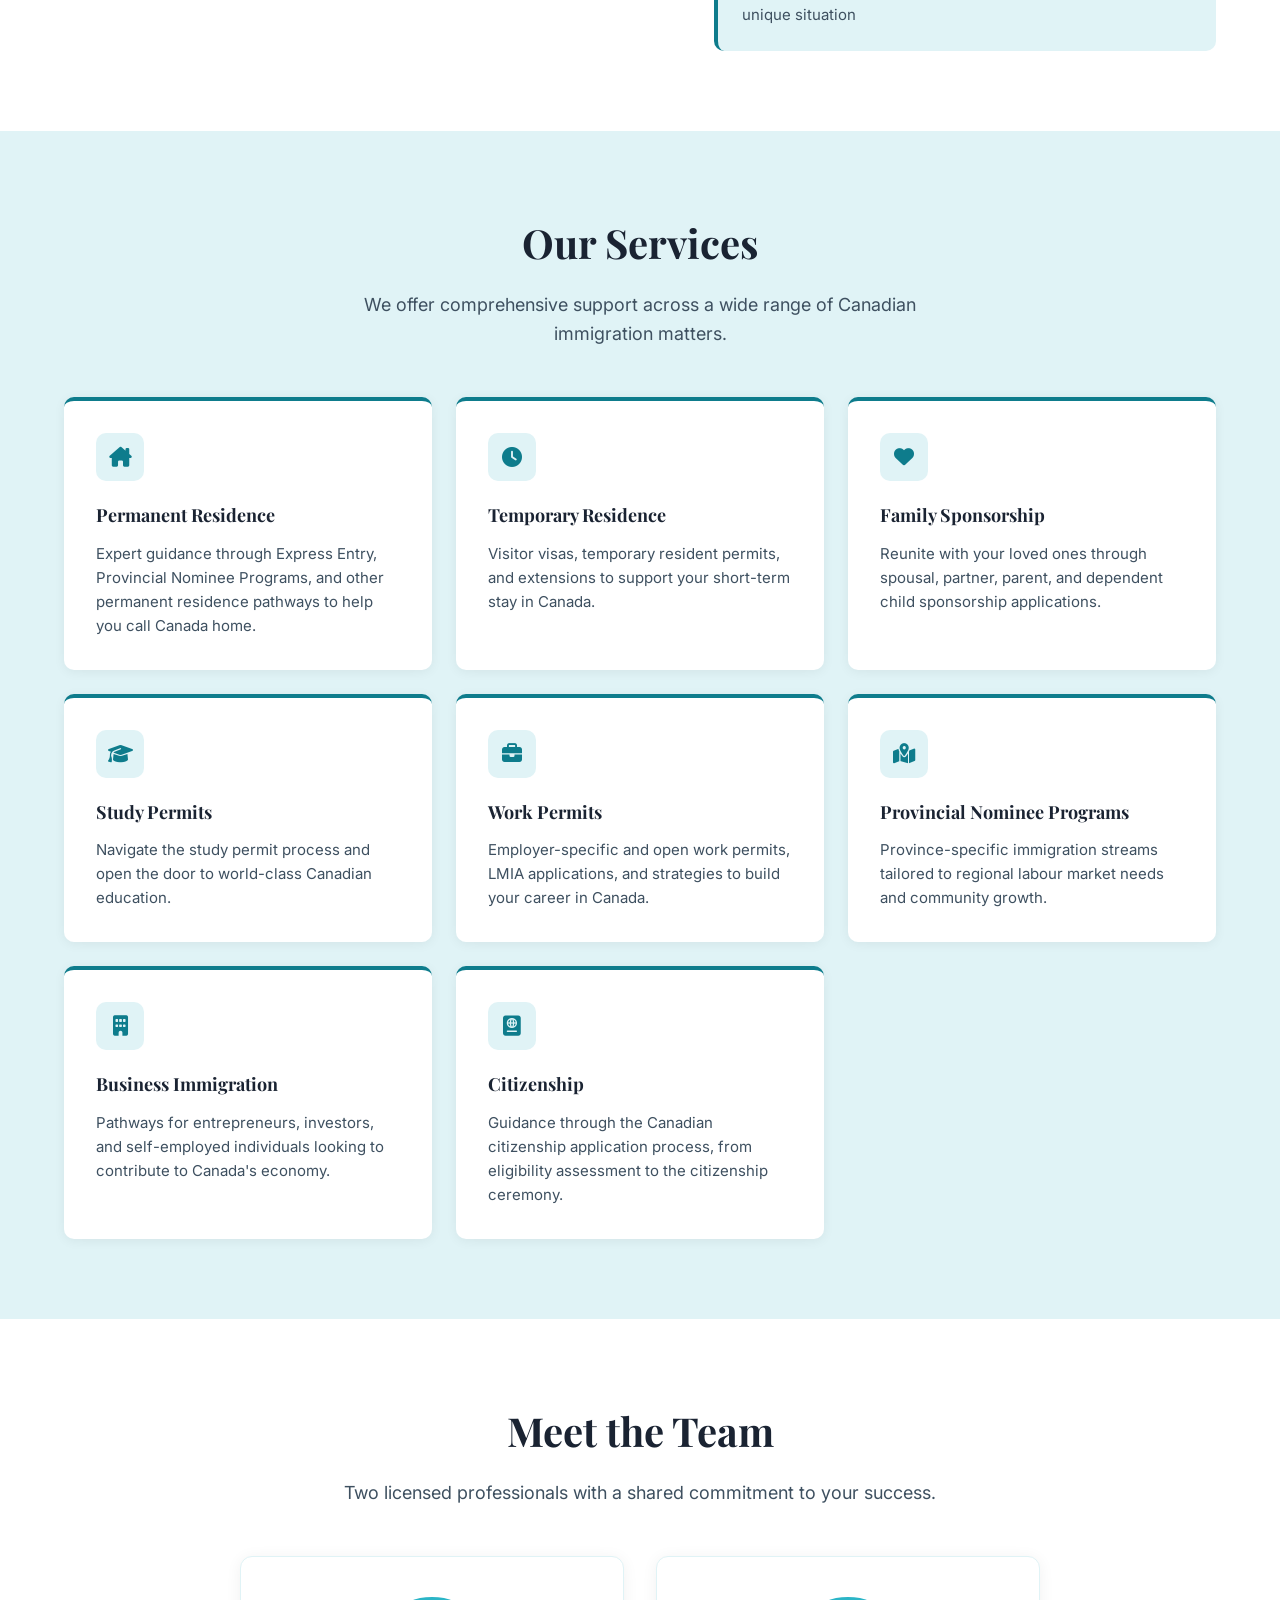
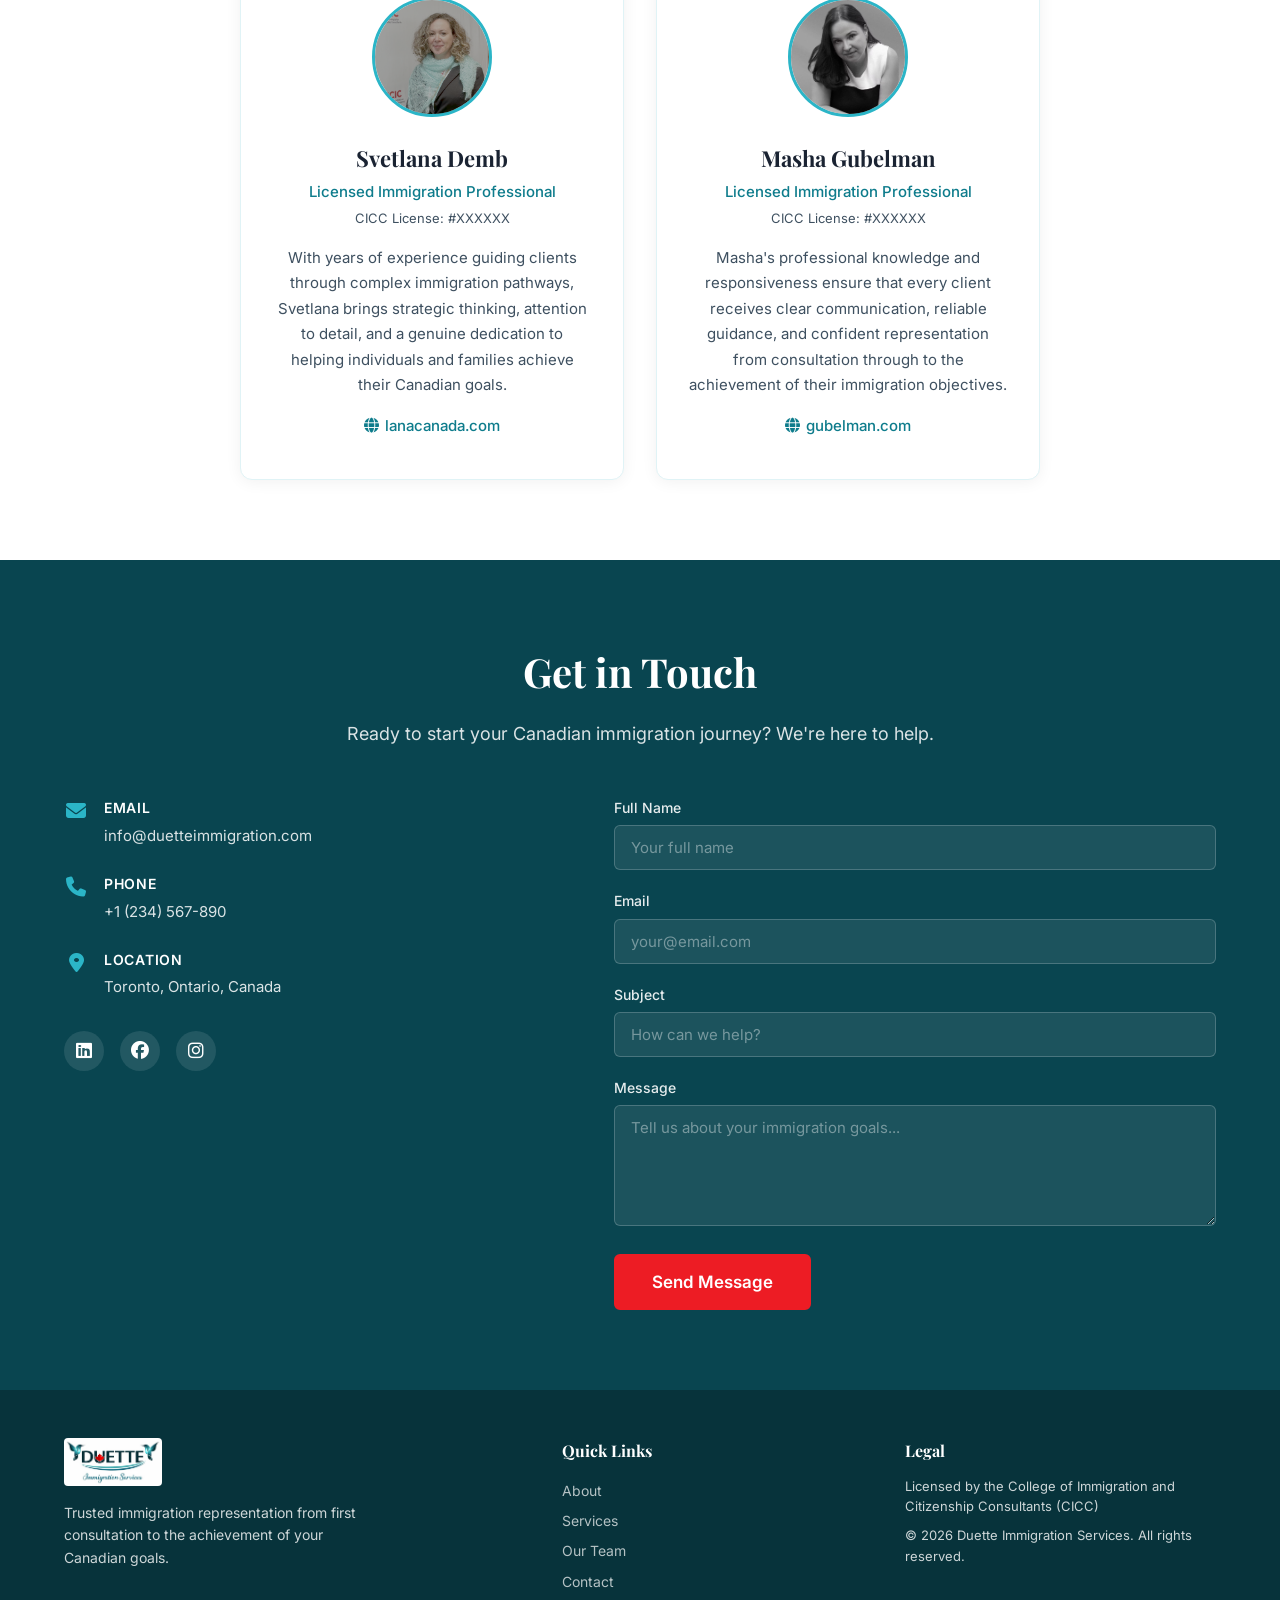
==== commit ec20bc55: "Multilanguage" ====
--- a/index.html
+++ b/index.html
@@ -31,9 +31,19 @@
                 <a href="#about" class="navbar__link">About</a>
                 <a href="#services" class="navbar__link">Services</a>
                 <a href="#team" class="navbar__link">Our Team</a>
-                <a href="#publications" class="navbar__link">Publications</a>
-                <a href="#contact" class="navbar__link">Contact</a>
+<a href="#contact" class="navbar__link">Contact</a>
                 <a href="#BOOKING_URL" class="btn btn--red navbar__cta">Book a Consultation</a>
+                <div class="lang-switcher">
+                    <button class="lang-switcher__btn" aria-label="Select language">
+                        <i class="fa-solid fa-globe"></i> EN <i class="fa-solid fa-chevron-down lang-switcher__arrow"></i>
+                    </button>
+                    <ul class="lang-switcher__menu">
+                        <li><a href="index.html" class="lang-switcher__link lang-switcher__link--active">English</a></li>
+                        <li><a href="fr.html" class="lang-switcher__link">Français</a></li>
+                        <li><a href="ru.html" class="lang-switcher__link">Русский</a></li>
+                        <li><a href="he.html" class="lang-switcher__link">עברית</a></li>
+                    </ul>
+                </div>
             </nav>
         </div>
     </header>
@@ -63,9 +73,10 @@
                 <h2 class="section__title">About Duette Immigration</h2>
                 <div class="about__grid">
                     <div class="about__text">
-                        <p class="about__lead">Duette Immigration brings together the experience, knowledge, and client commitment of <strong><a href="https://www.lanacanada.com/" target="_blank" rel="noopener">Svetlana Demb</a></strong> and <strong><a href="https://www.gubelman.com/" target="_blank" rel="noopener">Masha Gubelman</a></strong> — two licensed Canadian immigration professionals united by a shared vision.</p>
-                        <p>This partnership was founded to offer individuals, families, and employers a stronger, more comprehensive immigration practice built on expertise, integrity, and personalized service. We believe every case deserves thoughtful strategy, clear communication, and support tailored to each client's unique goals.</p>
-                        <p>At its heart, Duette Immigration is about partnership — between two experienced professionals, and with every client we serve. We are here to make the immigration journey smoother, clearer, and more secure.</p>
+                        <p class="about__lead">Duette Immigration brings together the experience and client dedication of <strong><a href="https://www.lanacanada.com/" target="_blank" rel="noopener">Svetlana Demb</a></strong> and <strong><a href="https://www.gubelman.com/" target="_blank" rel="noopener">Masha Gubelman</a></strong>, two licensed Canadian immigration professionals. Our partnership was created to offer individuals, families, and employers knowledgeable guidance and a stronger, more comprehensive immigration practice.</p>
+                        <p>We support clients through every stage of the Canadian immigration process with care, clarity, and strategic advice. Each case receives thoughtful attention and a personalized approach focused on achieving our clients' goals.</p>
+                        <p>Our practice covers a wide range of immigration matters, including permanent and temporary residence, family sponsorship, study and work permits, provincial nominee programs, business immigration, and citizenship.</p>
+                        <p>At Duette Immigration, partnership is at the heart of what we do — working together with our clients to make the immigration journey clear, smooth, and successful.</p>
                     </div>
                     <div class="about__highlights">
                         <div class="about__highlight-card">
@@ -168,51 +179,6 @@
             </div>
         </section>
 
-        <!-- Publications Section -->
-        <section class="publications section section--teal" id="publications">
-            <div class="container">
-                <h2 class="section__title">Publications & Insights</h2>
-                <p class="section__subtitle">Stay informed with our latest articles on Canadian immigration.</p>
-                <div class="publications__grid">
-                    <article class="publications__card">
-                        <div class="publications__thumbnail">
-                            <i class="fa-solid fa-newspaper"></i>
-                        </div>
-                        <div class="publications__body">
-                            <time class="publications__date">Coming Soon</time>
-                            <h3 class="publications__title">Understanding Express Entry in 2026</h3>
-                            <p class="publications__excerpt">A comprehensive guide to the Express Entry system, including recent changes and strategies for improving your CRS score.</p>
-                            <a href="#" class="publications__link">Read More <i class="fa-solid fa-arrow-right"></i></a>
-                        </div>
-                    </article>
-                    <article class="publications__card">
-                        <div class="publications__thumbnail">
-                            <i class="fa-solid fa-newspaper"></i>
-                        </div>
-                        <div class="publications__body">
-                            <time class="publications__date">Coming Soon</time>
-                            <h3 class="publications__title">Family Sponsorship: What You Need to Know</h3>
-                            <p class="publications__excerpt">Key requirements, processing times, and tips for successful family reunification through Canadian immigration programs.</p>
-                            <a href="#" class="publications__link">Read More <i class="fa-solid fa-arrow-right"></i></a>
-                        </div>
-                    </article>
-                    <article class="publications__card">
-                        <div class="publications__thumbnail">
-                            <i class="fa-solid fa-newspaper"></i>
-                        </div>
-                        <div class="publications__body">
-                            <time class="publications__date">Coming Soon</time>
-                            <h3 class="publications__title">Provincial Nominee Programs: A Provincial Guide</h3>
-                            <p class="publications__excerpt">Explore the different Provincial Nominee Programs across Canada and find the pathway that best fits your profile.</p>
-                            <a href="#" class="publications__link">Read More <i class="fa-solid fa-arrow-right"></i></a>
-                        </div>
-                    </article>
-                </div>
-                <div class="publications__cta">
-                    <a href="#" class="btn btn--outline">View All Publications</a>
-                </div>
-            </div>
-        </section>
 
         <!-- Contact Section -->
         <section class="contact section section--dark" id="contact">
@@ -284,8 +250,7 @@
                 <a href="#about">About</a>
                 <a href="#services">Services</a>
                 <a href="#team">Our Team</a>
-                <a href="#publications">Publications</a>
-                <a href="#contact">Contact</a>
+<a href="#contact">Contact</a>
             </div>
             <div class="footer__legal">
                 <h4>Legal</h4>
--- a/css/style.css
+++ b/css/style.css
@@ -4,17 +4,17 @@
 
 /* --- CSS Custom Properties --- */
 :root {
-    --color-primary: #2BA4B5;
-    --color-primary-dark: #1A8A9B;
-    --color-primary-light: #7ED4E0;
-    --color-primary-pale: #E8F7FA;
-    --color-red: #D32F2F;
-    --color-red-hover: #B71C1C;
+    --color-primary: #0E7C8C;
+    --color-primary-dark: #094550;
+    --color-primary-light: #2BB5C7;
+    --color-primary-pale: #E0F3F6;
+    --color-red: #ED1C24;
+    --color-red-hover: #C8111A;
     --color-white: #FFFFFF;
-    --color-off-white: #F8FCFD;
-    --color-text: #1E293B;
-    --color-text-muted: #475569;
-    --color-footer: #14747F;
+    --color-off-white: #F7FBFC;
+    --color-text: #1A2332;
+    --color-text-muted: #3E5060;
+    --color-footer: #07333B;
 
     --font-heading: 'Playfair Display', Georgia, serif;
     --font-body: 'Inter', system-ui, -apple-system, sans-serif;
@@ -219,6 +219,79 @@
     margin-left: 0.5rem;
 }
 
+/* Language Switcher */
+.lang-switcher {
+    position: relative;
+    margin-left: 0.75rem;
+}
+
+.lang-switcher__btn {
+    display: flex;
+    align-items: center;
+    gap: 0.35rem;
+    background: none;
+    border: 1px solid var(--color-primary-light);
+    border-radius: 6px;
+    padding: 0.4rem 0.75rem;
+    font-family: var(--font-body);
+    font-size: 0.8125rem;
+    font-weight: 500;
+    color: var(--color-primary);
+    cursor: pointer;
+    transition: background 0.2s, border-color 0.2s;
+}
+
+.lang-switcher__btn:hover {
+    background: var(--color-primary-pale);
+    border-color: var(--color-primary);
+}
+
+.lang-switcher__arrow {
+    font-size: 0.6rem;
+    transition: transform 0.2s;
+}
+
+.lang-switcher--open .lang-switcher__arrow {
+    transform: rotate(180deg);
+}
+
+.lang-switcher__menu {
+    display: none;
+    position: absolute;
+    top: calc(100% + 0.5rem);
+    right: 0;
+    background: var(--color-white);
+    border: 1px solid var(--color-primary-pale);
+    border-radius: 8px;
+    box-shadow: 0 4px 16px rgba(0, 0, 0, 0.1);
+    list-style: none;
+    min-width: 130px;
+    z-index: 1001;
+    overflow: hidden;
+}
+
+.lang-switcher--open .lang-switcher__menu {
+    display: block;
+}
+
+.lang-switcher__link {
+    display: block;
+    padding: 0.6rem 1rem;
+    font-size: 0.875rem;
+    color: var(--color-text);
+    transition: background 0.15s;
+}
+
+.lang-switcher__link:hover {
+    background: var(--color-primary-pale);
+    color: var(--color-primary);
+}
+
+.lang-switcher__link--active {
+    font-weight: 600;
+    color: var(--color-primary);
+}
+
 /* Hamburger Toggle */
 .navbar__toggle {
     display: none;
@@ -891,3 +964,63 @@
 .navbar__toggle--open .navbar__toggle-bar:nth-child(3) {
     transform: rotate(-45deg) translate(5px, -5px);
 }
+
+/* ========================================
+   RTL SUPPORT (Hebrew)
+   ======================================== */
+[dir="rtl"] {
+    direction: rtl;
+    text-align: right;
+}
+
+[dir="rtl"] .section__title,
+[dir="rtl"] .section__subtitle,
+[dir="rtl"] .hero__title,
+[dir="rtl"] .hero__subtitle {
+    text-align: center;
+}
+
+[dir="rtl"] .about__highlight-card {
+    border-left: none;
+    border-right: 4px solid var(--color-primary);
+}
+
+[dir="rtl"] .contact__item {
+    flex-direction: row-reverse;
+    text-align: right;
+}
+
+[dir="rtl"] .contact__socials {
+    justify-content: flex-end;
+}
+
+[dir="rtl"] .navbar__cta {
+    margin-left: 0;
+    margin-right: 0.5rem;
+}
+
+[dir="rtl"] .lang-switcher {
+    margin-left: 0;
+    margin-right: 0.75rem;
+}
+
+[dir="rtl"] .lang-switcher__menu {
+    right: auto;
+    left: 0;
+}
+
+[dir="rtl"] .team__website {
+    flex-direction: row-reverse;
+}
+
+[dir="rtl"] .footer__inner {
+    direction: rtl;
+}
+
+[dir="rtl"] .contact__form-group {
+    text-align: right;
+}
+
+[dir="rtl"] .contact__submit {
+    align-self: flex-end;
+}
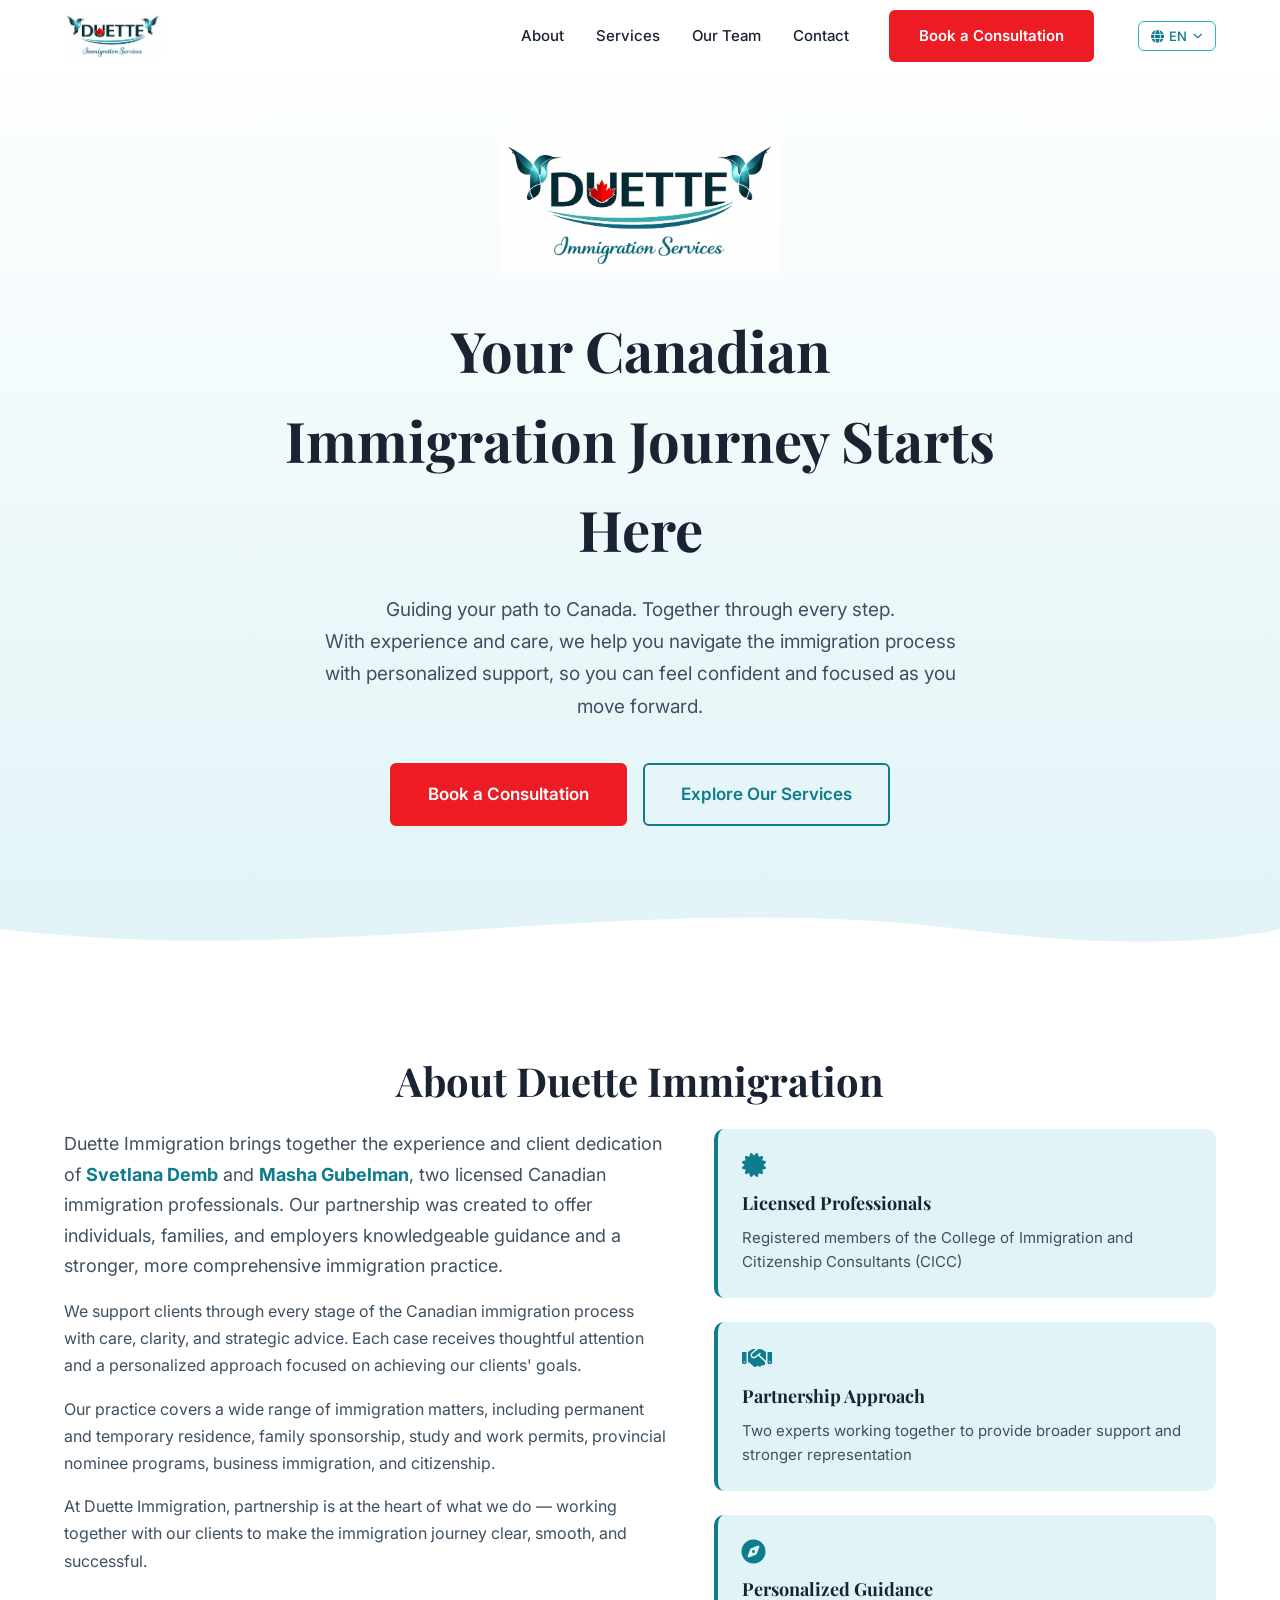
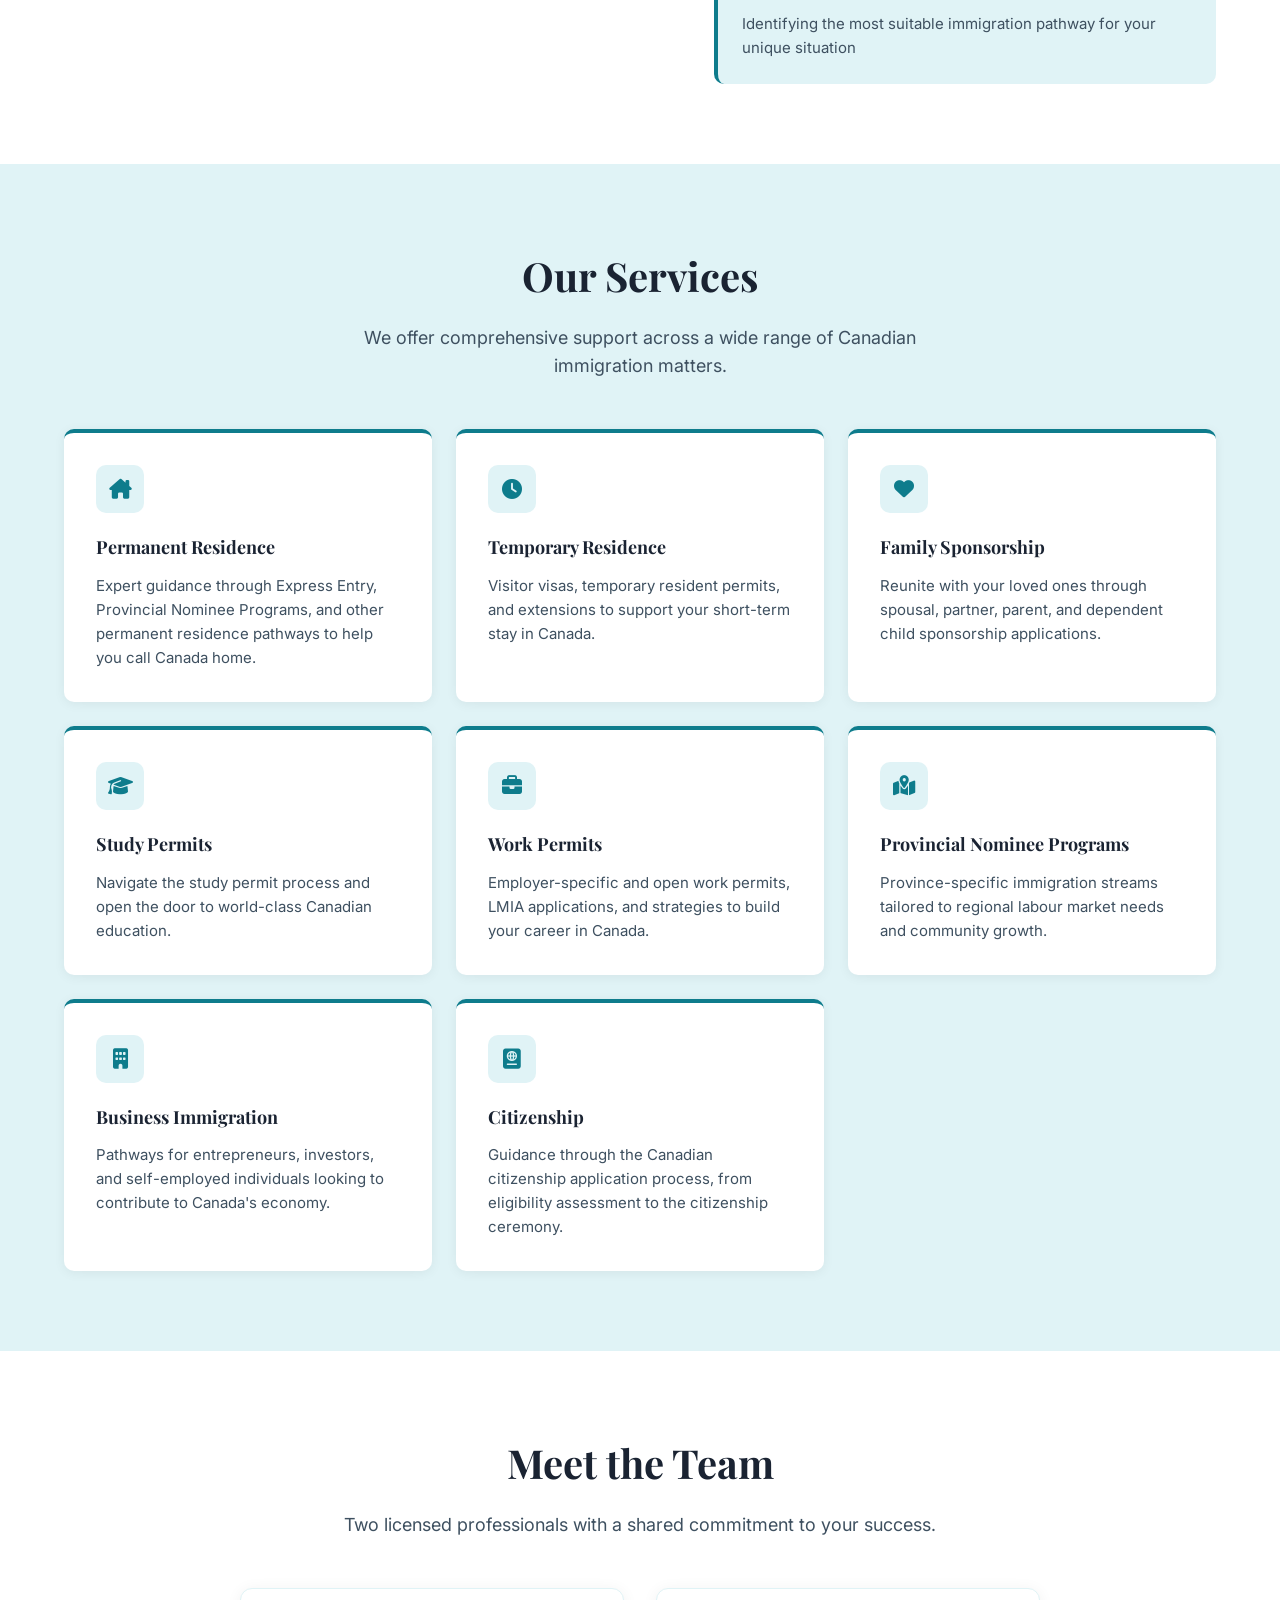
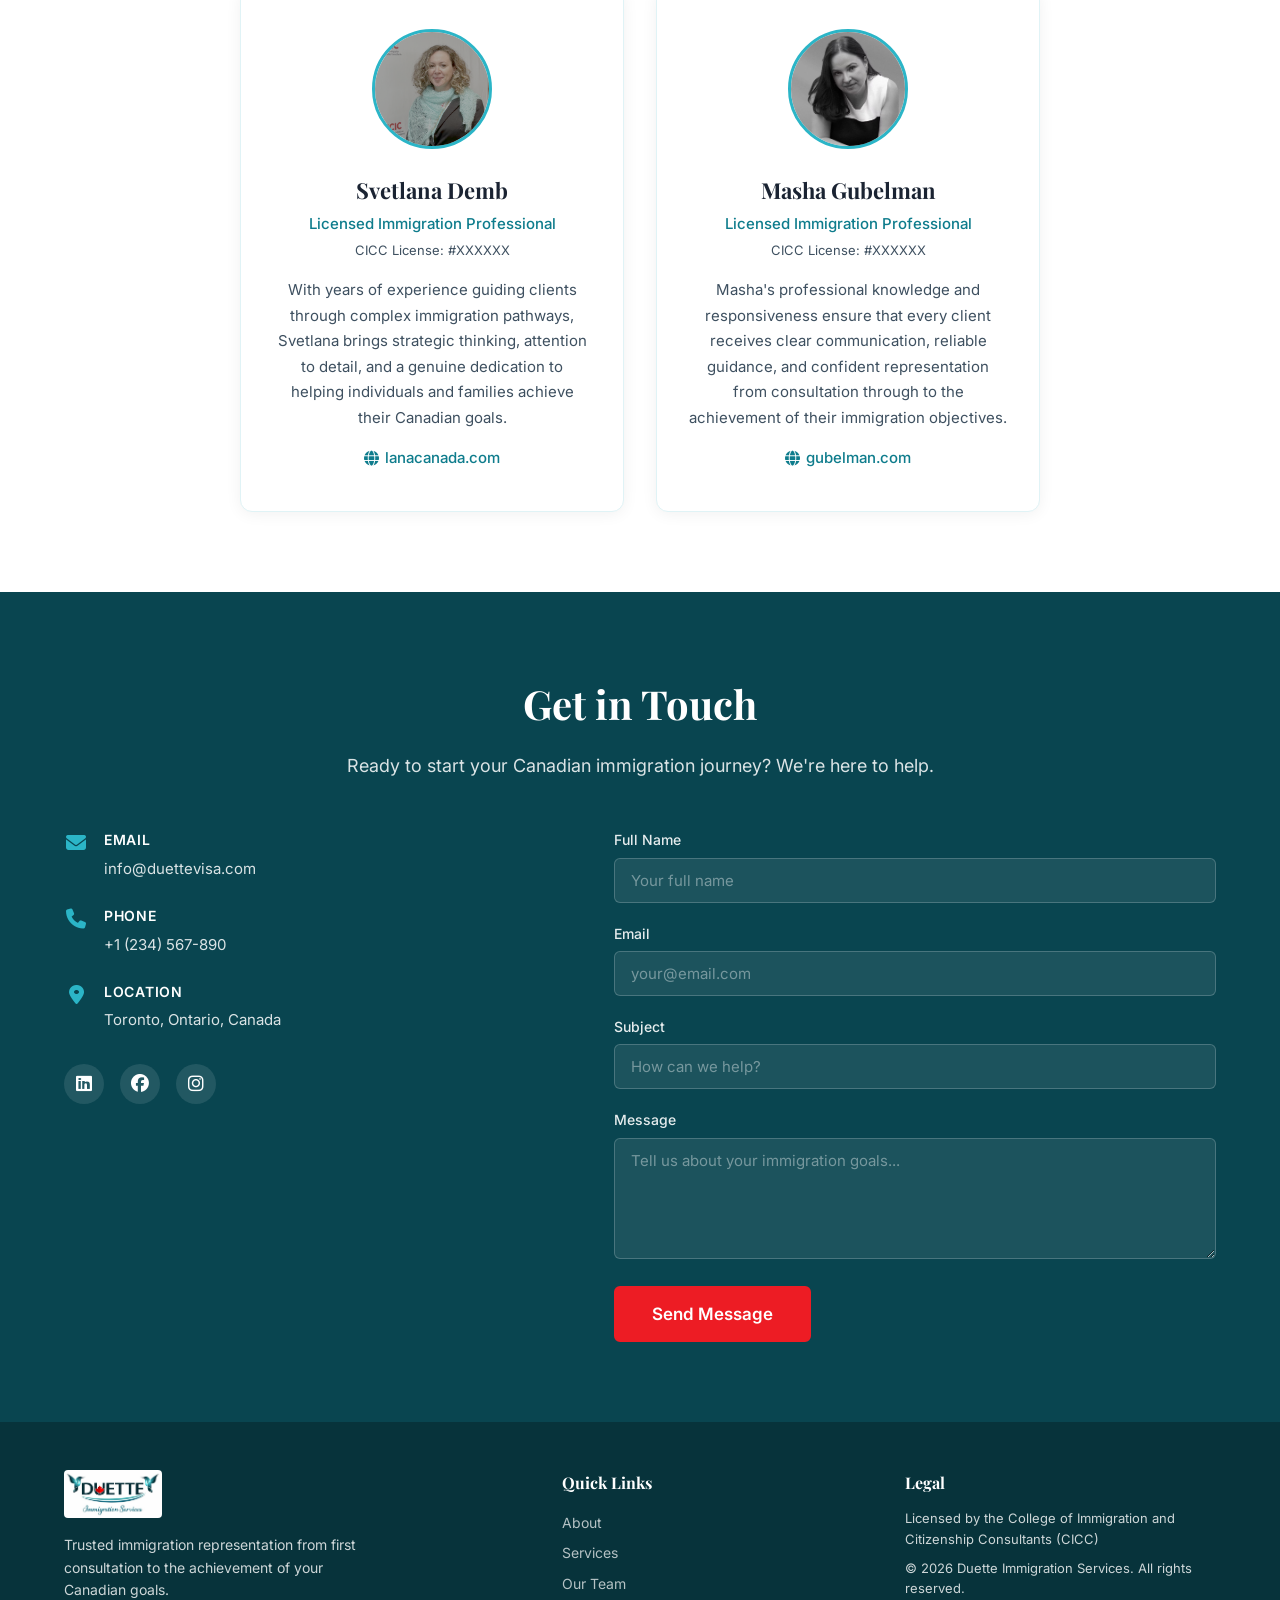
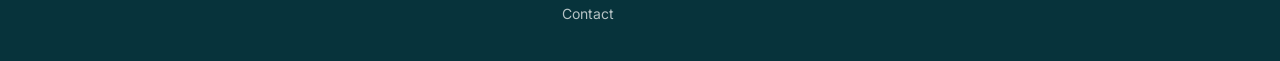
==== commit cf8e3ac8: "minor changes" ====
--- a/index.html
+++ b/index.html
@@ -54,7 +54,7 @@
             <div class="container hero__content">
                 <img src="images/logo.jpeg" alt="Duette Immigration Services" class="hero__logo">
                 <h1 class="hero__title">Your Canadian Immigration Journey Starts Here</h1>
-                <p class="hero__subtitle">Two licensed immigration professionals, one shared commitment — guiding individuals, families, and employers through the Canadian immigration process with expertise, integrity, and personalized care.</p>
+                <p class="hero__subtitle">Guiding your path to Canada. Together through every step.<br>With experience and care, we help you navigate the immigration process with personalized support, so you can feel confident and focused as you move forward.</p>
                 <div class="hero__ctas">
                     <a href="#BOOKING_URL" class="btn btn--red btn--lg">Book a Consultation</a>
                     <a href="#services" class="btn btn--outline btn--lg">Explore Our Services</a>
@@ -191,7 +191,7 @@
                             <i class="fa-solid fa-envelope"></i>
                             <div>
                                 <h3>Email</h3>
-                                <a href="mailto:info@duetteimmigration.com">info@duetteimmigration.com</a>
+                                <a href="mailto:info@duettevisa.com">info@duettevisa.com</a>
                             </div>
                         </div>
                         <div class="contact__item">
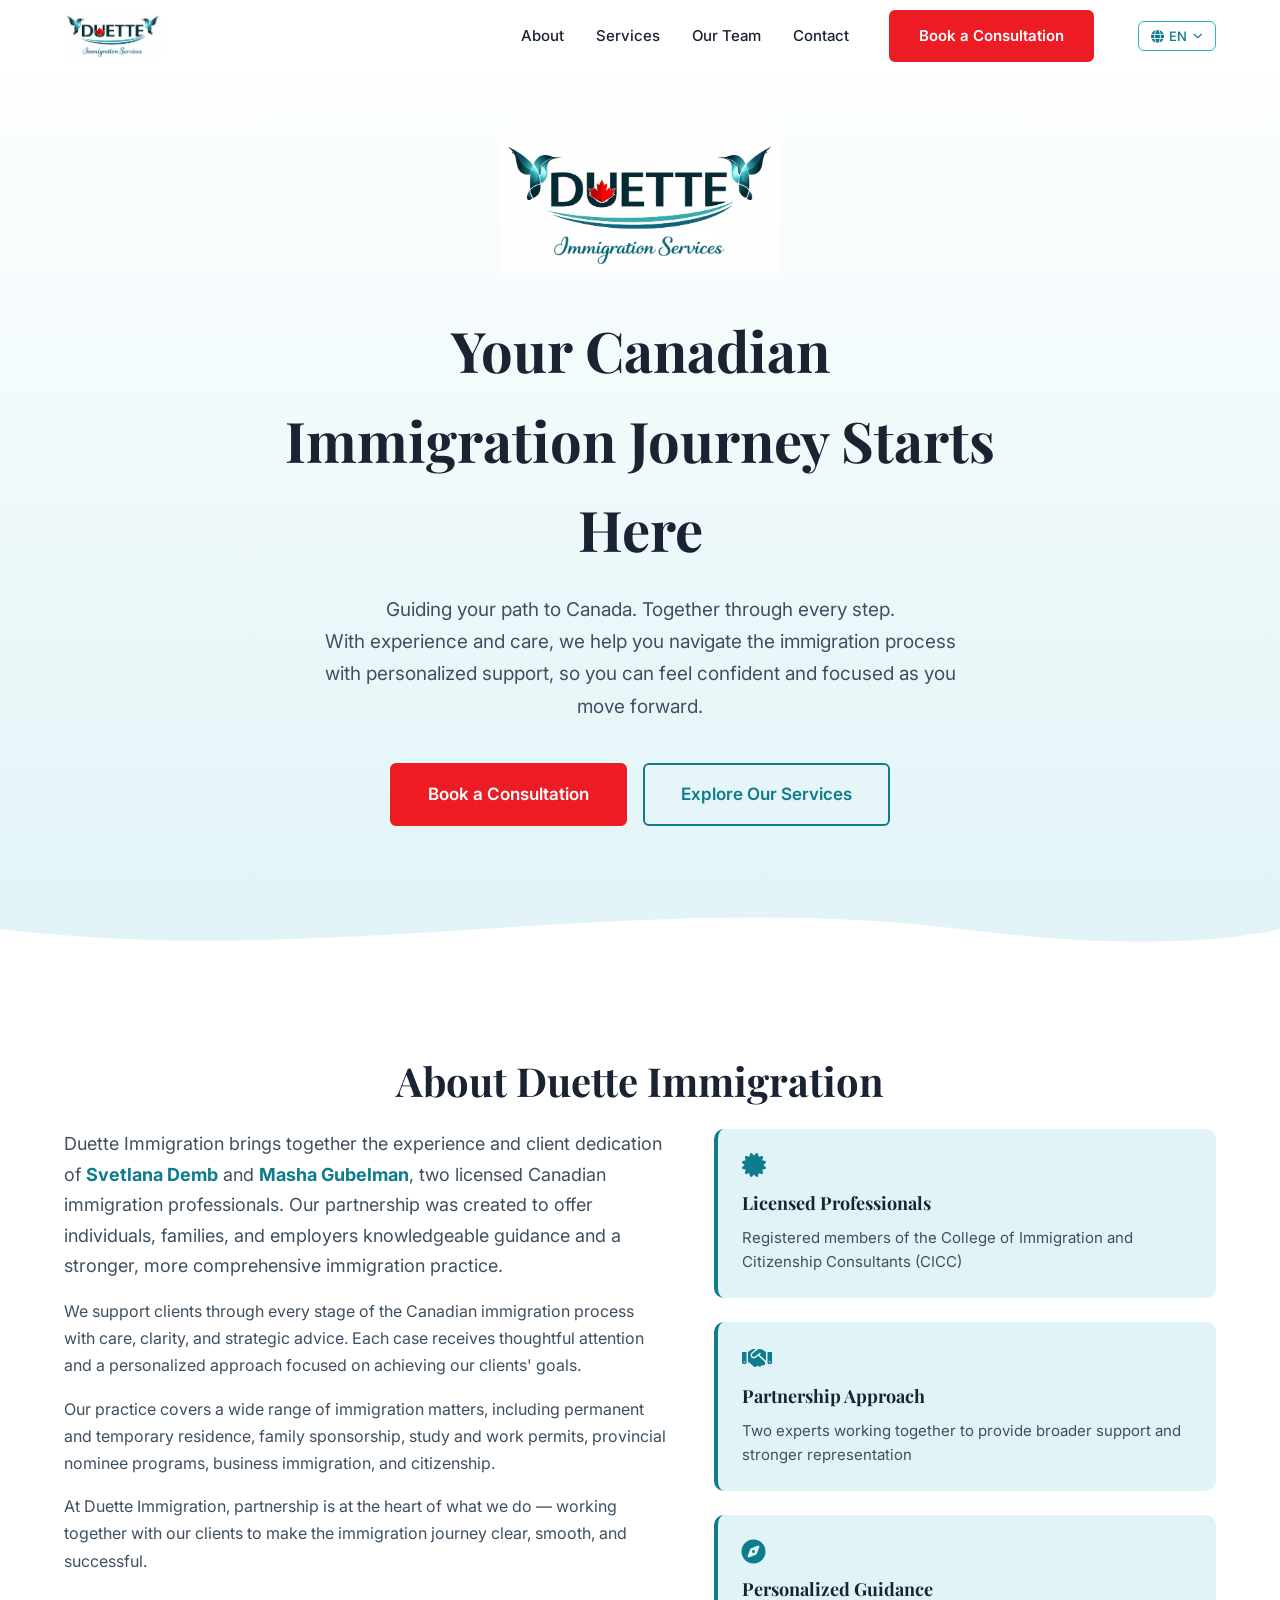
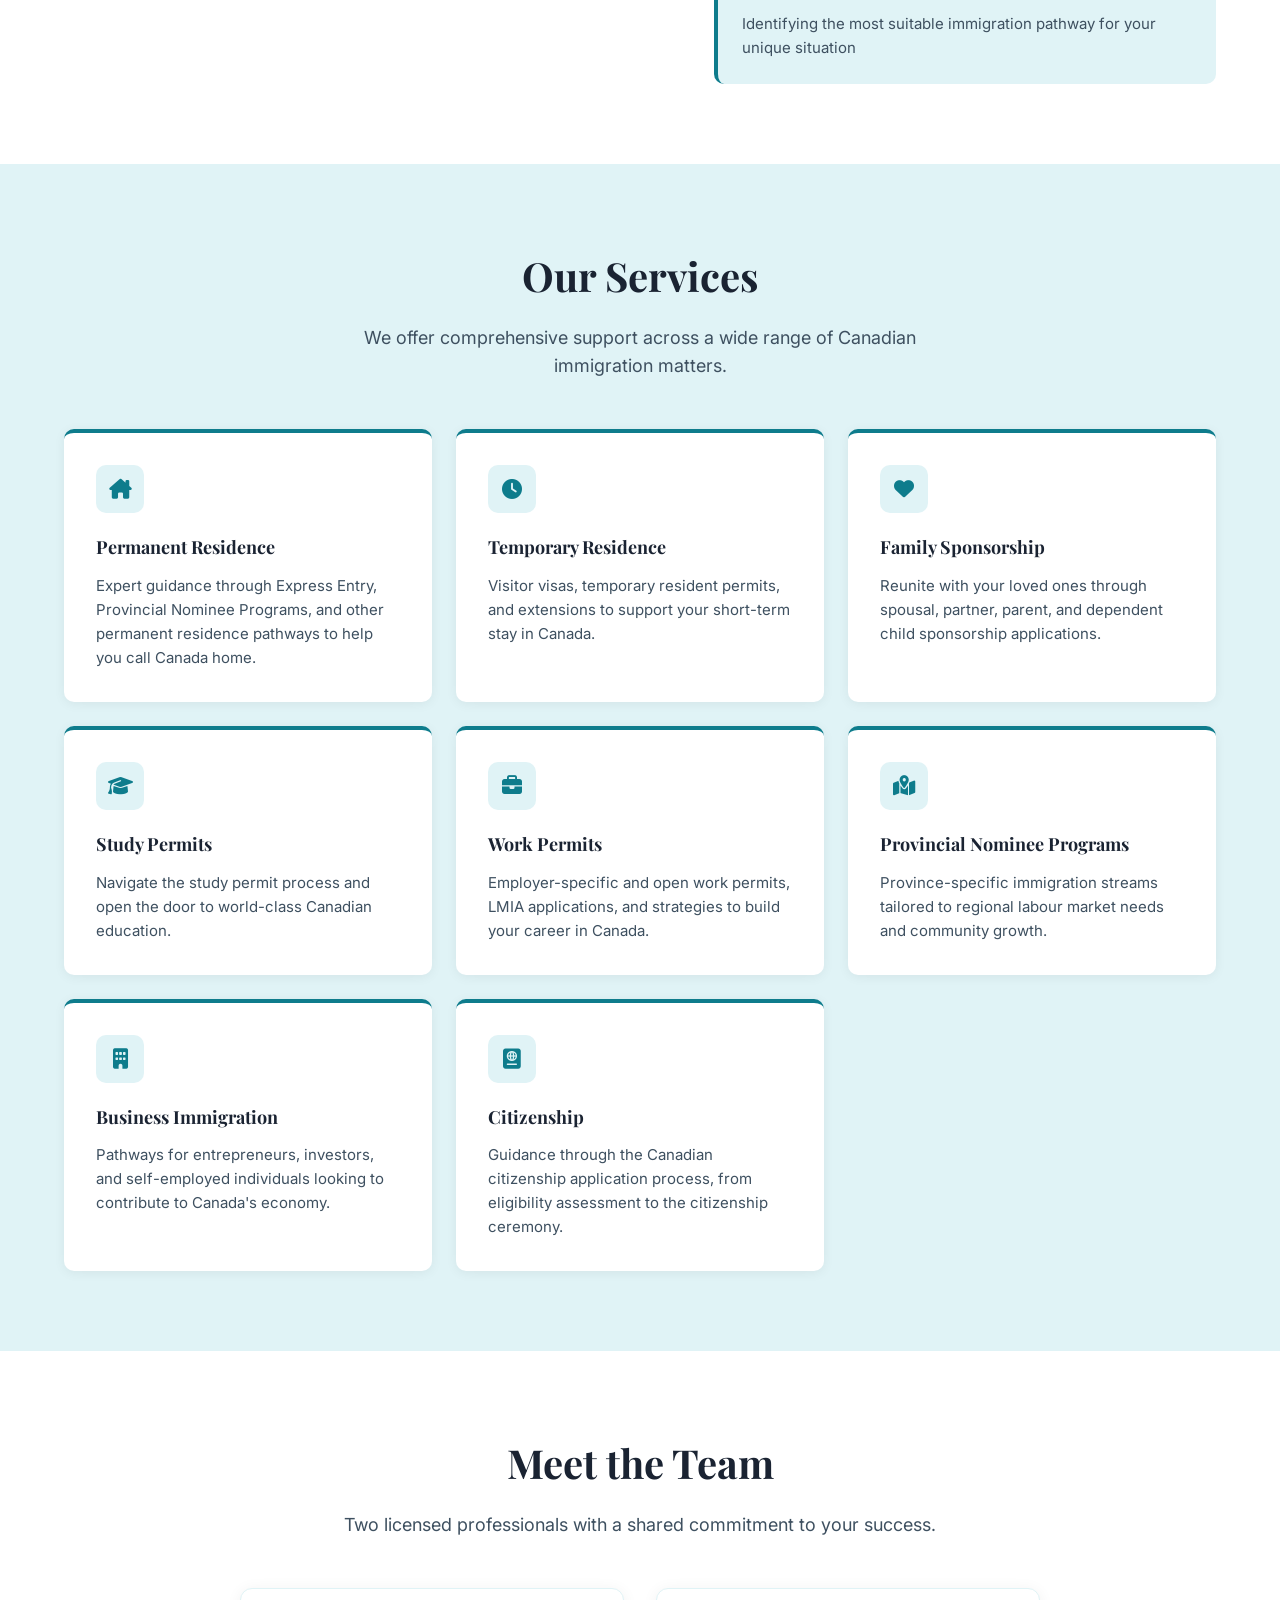
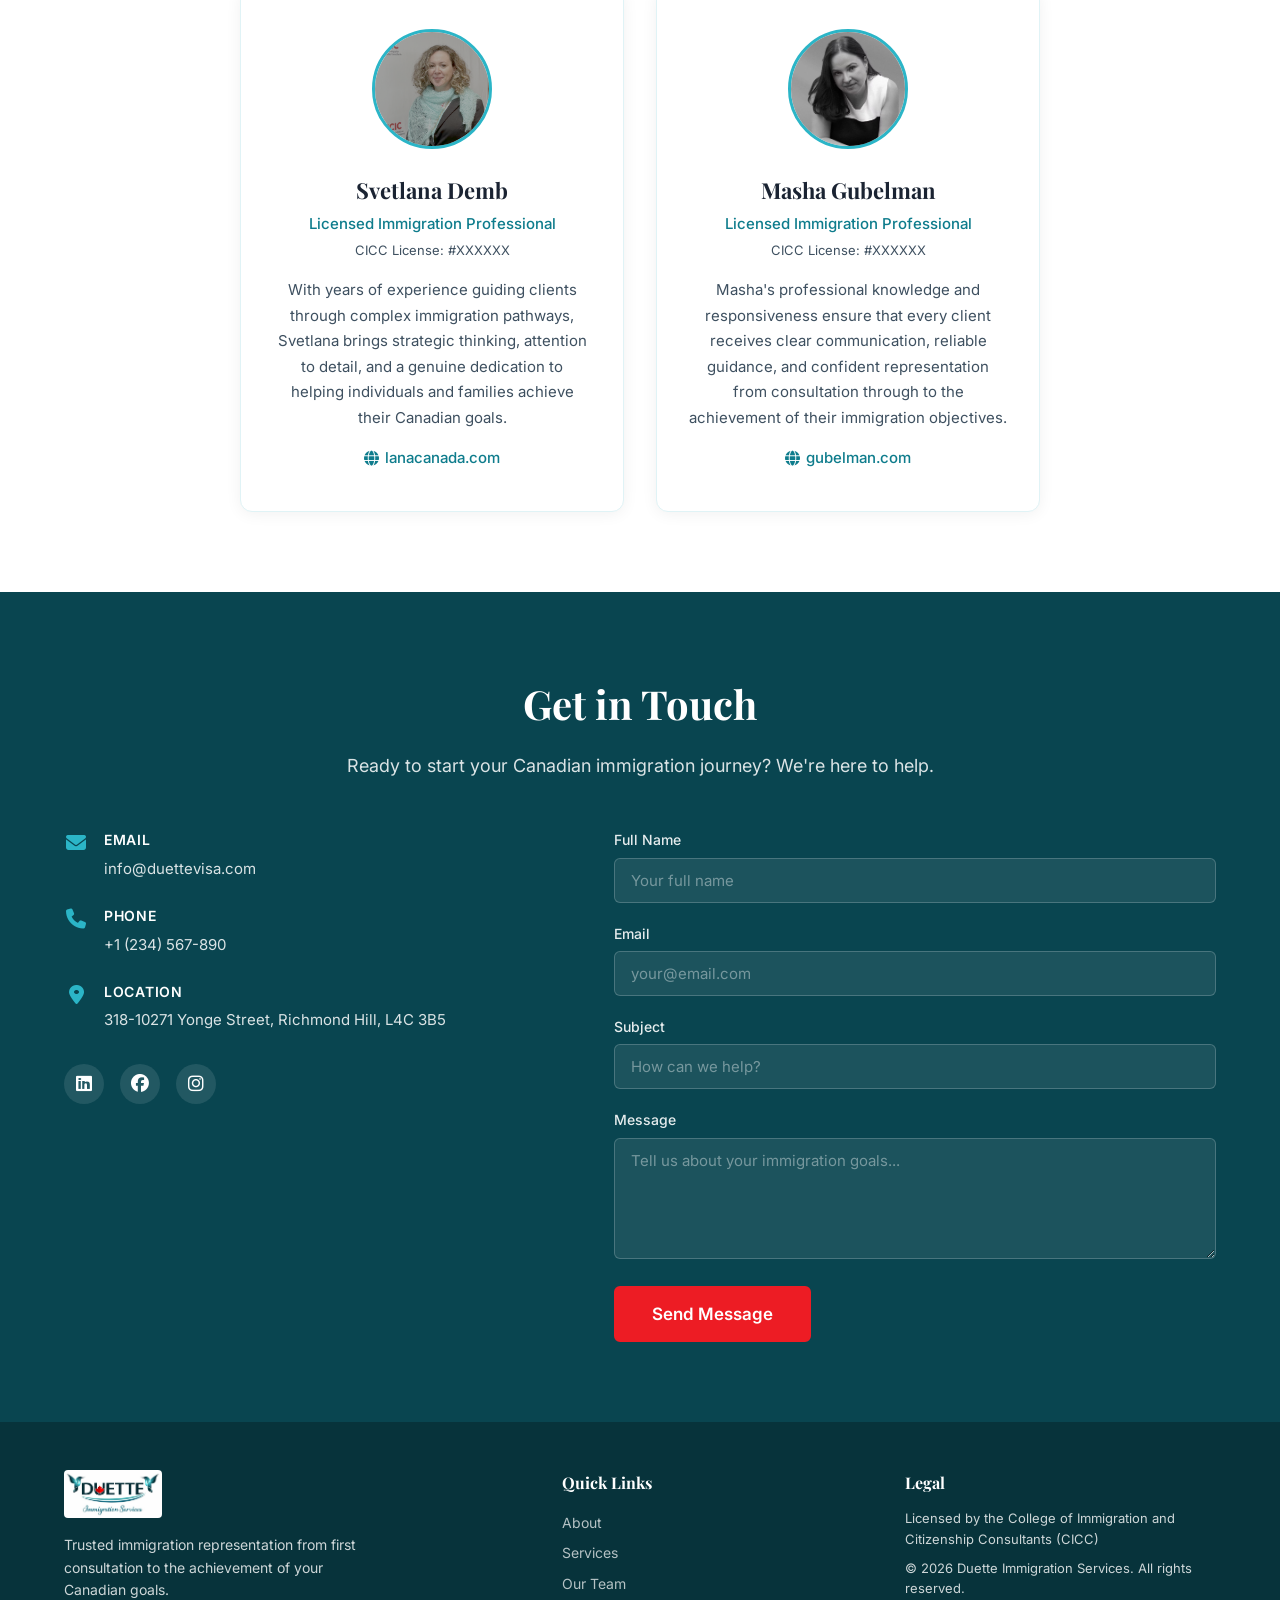
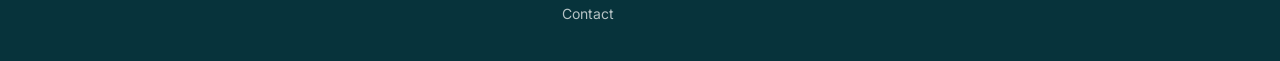
==== commit 5794d325: "address" ====
--- a/index.html
+++ b/index.html
@@ -205,7 +205,7 @@
                             <i class="fa-solid fa-location-dot"></i>
                             <div>
                                 <h3>Location</h3>
-                                <p>Toronto, Ontario, Canada</p>
+                                <p>318-10271 Yonge Street, Richmond Hill, L4C 3B5</p>
                             </div>
                         </div>
                         <div class="contact__socials">
